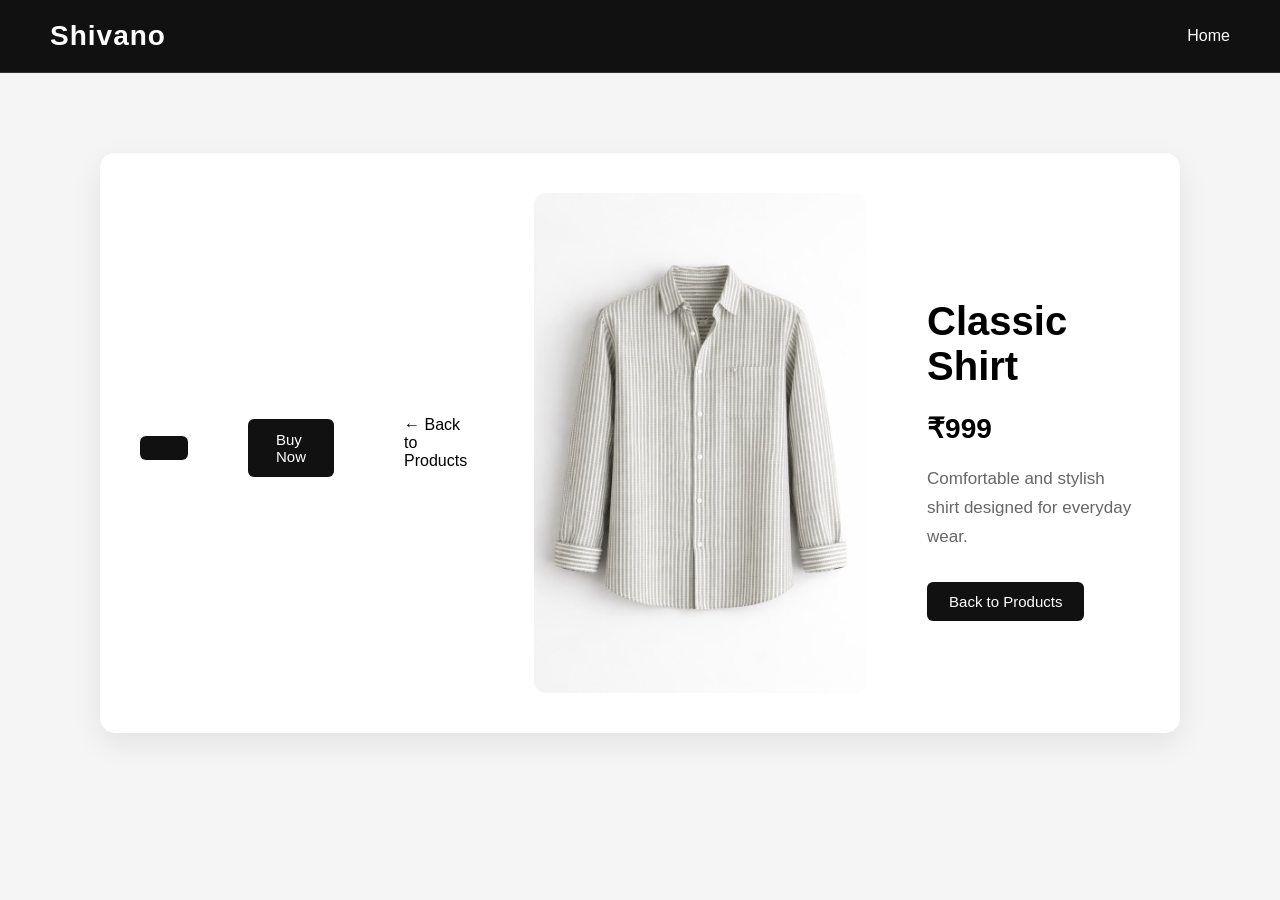
==== shirt.html @ 1bf9cc87 "Added Shivano website" ====
<!DOCTYPE html>
<html lang="en">
<head>
    <meta charset="UTF-8">
    <meta name="viewport" content="width=device-width, initial-scale=1.0">
    <title>Product | Shivano</title>
    <link rel="stylesheet" href="style.css">
</head>

<body>

    <!-- Navbar -->
    <nav>
        <a href="index.html" class="logo">Shivano</a>

        <div>
            <a href="index.html">Home</a>
        </div>
    </nav>

    <!-- Product Details -->
    <section class="product-details">
        <a href="index.html#products" class="back-btn">
            <a href="index.html#contact" class="buy-btn">
    Buy Now
</a>
    ← Back to Products
</a>

        <img src="images/shirt.jpg" alt="Classic Shirt">

        <div>
            <h1>Classic Shirt</h1>
            <h2>₹999</h2>

            <p>
                Comfortable and stylish shirt designed for
                everyday wear.
            </p>

            <a href="index.html" class="product-btn">
                Back to Products
            </a>
        </div>

    </section>

</body>
</html>
---- style.css ----
/* =========================
   BASIC
========================= */

html {
    scroll-behavior: smooth;
}

body {
    margin: 0;
    font-family: Arial, sans-serif;
    background-color: #f5f5f5;
}


/* =========================
   NAVBAR
========================= */

nav {
    display: flex;
    justify-content: space-between;
    align-items: center;
    padding: 20px 50px;
    background-color: #111;
    color: white;
    border-bottom: 1px solid #333;
    position: sticky;
    top: 0;
    z-index: 1000;
}

.logo {
    text-decoration: none;
    color: white;
    font-size: 28px;
    font-weight: bold;
    letter-spacing: 1px;
}

.logo:hover {
    color: #ff4d4d;
}

nav div {
    display: flex;
    align-items: center;
    gap: 25px;
}

nav a {
    text-decoration: none;
    color: white;
    font-size: 16px;
    transition: 0.3s ease;
}

nav a:hover {
    color: #ff4d4d;
}


/* =========================
   HERO
========================= */

.hero {
    text-align: center;
    padding: 140px 20px;
    background: linear-gradient(135deg, #f5f5f5, #ffffff);
}

.hero h1 {
    font-size: 52px;
    margin-bottom: 15px;
    letter-spacing: 1px;
}

.hero p {
    font-size: 18px;
    color: #555;
    margin-bottom: 30px;
}

.hero-btn {
    display: inline-block;
    text-decoration: none;
    background-color: #111;
    color: white;
    padding: 14px 28px;
    border-radius: 6px;
    transition: 0.3s ease;
}

.hero-btn:hover {
    background-color: #ff4d4d;
    transform: translateY(-2px);
}


/* =========================
   PRODUCTS SECTION
========================= */

.products {
    padding: 80px 50px;
    text-align: center;
    background-color: white;
}

.products h2 {
    font-size: 36px;
    margin-bottom: 10px;
}

.products-intro {
    color: #666;
    margin-bottom: 30px;
}


/* =========================
   SEARCH
========================= */

#productSearch {
    width: 100%;
    max-width: 450px;
    padding: 14px 18px;
    margin-bottom: 15px;
    border: 1px solid #ddd;
    border-radius: 8px;
    font-size: 16px;
    outline: none;
    box-sizing: border-box;
    transition: 0.3s ease;
}

#productSearch:focus {
    border-color: #111;
    box-shadow: 0 0 0 3px rgba(0, 0, 0, 0.08);
}


/* =========================
   CATEGORY FILTER
========================= */

#categoryFilter {
    display: block;
    width: 100%;
    max-width: 450px;
    margin: 0 auto 20px;
    padding: 12px 16px;
    border: 1px solid #ddd;
    border-radius: 8px;
    background-color: white;
    font-size: 15px;
    cursor: pointer;
    box-sizing: border-box;
}


/* =========================
   SORT
========================= */

#sortProducts {
    display: block;
    margin: 0 auto 40px;
    padding: 12px 16px;
    border: 1px solid #ddd;
    border-radius: 8px;
    background-color: white;
    font-size: 15px;
    cursor: pointer;
}


/* =========================
   NO RESULTS
========================= */

#noResults {
    display: none;
    color: #666;
    font-size: 17px;
    margin-bottom: 30px;
}


/* =========================
   PRODUCT CONTAINER
========================= */

.product-container {
    display: flex;
    justify-content: center;
    gap: 30px;
    flex-wrap: wrap;
}


/* =========================
   PRODUCT CARD
========================= */

.product-card {
    width: 280px;
    background-color: #fff;
    padding: 20px;
    border-radius: 12px;
    box-shadow: 0 5px 20px rgba(0, 0, 0, 0.08);
    transition: transform 0.3s ease, box-shadow 0.3s ease;
    animation: cardAppear 0.7s ease forwards;

    display: flex;
    flex-direction: column;
}

.product-card:hover {
    transform: translateY(-10px);
    box-shadow: 0 15px 35px rgba(0, 0, 0, 0.15);
}

.product-card img {
    width: 100%;
    height: 250px;
    object-fit: cover;
    border-radius: 8px;
    transition: transform 0.4s ease;
}

.product-card:hover img {
    transform: scale(1.05);
}

.product-card h3 {
    font-size: 22px;
    margin: 18px 0 10px;
}

.product-card p {
    color: #666;
    line-height: 1.5;
}

.product-card h4 {
    font-size: 21px;
    margin-top: 18px;
    margin-bottom: 5px;
}


/* =========================
   PRODUCT CATEGORY BADGE
========================= */

.product-category {
    display: inline-block;
    margin-top: 15px;
    padding: 6px 12px;
    background-color: #f1f1f1;
    color: #555;
    border-radius: 20px;
    font-size: 13px;
    font-weight: bold;
}


/* =========================
   PRODUCT CARD ANIMATION
========================= */

@keyframes cardAppear {

    from {
        opacity: 0;
        transform: translateY(20px);
    }

    to {
        opacity: 1;
        transform: translateY(0);
    }

}

.product-card:nth-child(1) {
    animation-delay: 0.1s;
}

.product-card:nth-child(2) {
    animation-delay: 0.2s;
}

.product-card:nth-child(3) {
    animation-delay: 0.3s;
}


/* =========================
   PRODUCT BUTTON
========================= */

.product-btn {
    display: inline-block;
    margin-top: auto;
    padding: 11px 22px;
    background-color: #111;
    color: white;
    text-decoration: none;
    border-radius: 6px;
    font-size: 15px;
    transition: 0.3s ease;
    text-align: center;
}

.product-btn:hover {
    background-color: #ff4d4d;
    transform: translateY(-2px);
}


/* =========================
   PRODUCT DETAILS PAGE
========================= */

.product-details {
    max-width: 1000px;
    margin: 80px auto;
    padding: 40px;
    display: flex;
    align-items: center;
    gap: 60px;
    background-color: white;
    border-radius: 15px;
    box-shadow: 0 10px 30px rgba(0, 0, 0, 0.08);
}

.product-details img {
    width: 450px;
    height: 500px;
    object-fit: cover;
    border-radius: 12px;
}

.product-details h1 {
    font-size: 40px;
    margin-bottom: 15px;
}

.product-details h2 {
    font-size: 28px;
    margin-bottom: 20px;
}

.product-details p {
    color: #666;
    line-height: 1.7;
    font-size: 17px;
    margin-bottom: 30px;
}


/* =========================
   BUY BUTTON
========================= */

.buy-btn {
    display: inline-block;
    margin-top: 10px;
    margin-right: 10px;
    padding: 12px 28px;
    background-color: #111;
    color: white;
    text-decoration: none;
    border-radius: 6px;
    font-size: 15px;
    transition: 0.3s ease;
}

.buy-btn:hover {
    background-color: #ff4d4d;
    transform: translateY(-2px);
}


/* =========================
   BACK BUTTON
========================= */

.back-btn {
    display: inline-block;
    margin-top: 10px;
    padding: 12px 24px;
    background-color: #111;
    color: white;
    text-decoration: none;
    border-radius: 6px;
    font-size: 15px;
    transition: 0.3s ease;
}

.back-btn:hover {
    background-color: #ff4d4d;
    transform: translateY(-2px);
}


/* =========================
   ABOUT
========================= */

.about {
    padding: 80px 50px;
    text-align: center;
    background-color: #f5f5f5;
}

.about h2 {
    font-size: 36px;
    margin-bottom: 20px;
}

.about p {
    max-width: 700px;
    margin: auto;
    color: #555;
    line-height: 1.7;
    font-size: 18px;
}


/* =========================
   CONTACT
========================= */

.contact {
    padding: 80px 50px;
    text-align: center;
    background-color: #111;
    color: white;
}

.contact h2 {
    font-size: 36px;
    margin-bottom: 15px;
}

.contact p {
    color: #ccc;
    font-size: 17px;
    margin: 10px 0;
}

.contact a {
    display: inline-block;
    color: white;
    text-decoration: none;
    transition: 0.3s ease;
}

.contact a:hover {
    color: #ff4d4d;
    transform: translateY(-2px);
}


/* =========================
   SOCIAL LINK
========================= */

.contact .social-link {
    display: inline-block;
    margin-top: 10px;
    padding: 10px 18px;
    background-color: white;
    color: #111;
    border-radius: 6px;
    font-weight: bold;
    transition: 0.3s ease;
}

.contact .social-link:hover {
    background-color: #ff4d4d;
    color: white;
    transform: translateY(-2px);
}


/* =========================
   FOOTER
========================= */

footer {
    padding: 35px 20px;
    text-align: center;
    background-color: #000;
    color: white;
}

footer h3 {
    font-size: 24px;
    margin: 0 0 10px;
}

footer p {
    color: #aaa;
    margin: 8px 0;
    font-size: 14px;
}


/* =========================
   SCROLL TO TOP
========================= */

#topButton {
    position: fixed;
    bottom: 25px;
    right: 25px;
    width: 45px;
    height: 45px;
    border: none;
    border-radius: 50%;
    background-color: #111;
    color: white;
    font-size: 22px;
    cursor: pointer;
    display: none;
    z-index: 999;
    transition: 0.3s ease;
}

#topButton:hover {
    background-color: #ff4d4d;
    transform: translateY(-3px);
}


/* =========================
   MOBILE
========================= */

@media (max-width: 768px) {

    nav {
        flex-direction: column;
        padding: 20px;
        gap: 15px;
    }

    nav div {
        gap: 15px;
        flex-wrap: wrap;
        justify-content: center;
    }

    nav .logo {
        font-size: 24px;
    }

    nav div a {
        font-size: 14px;
    }

    .hero {
        padding: 80px 20px;
    }

    .hero h1 {
        font-size: 38px;
    }

    .hero p {
        font-size: 16px;
    }

    .products {
        padding: 60px 20px;
    }

    .products h2,
    .about h2,
    .contact h2 {
        font-size: 30px;
    }

    #productSearch {
        max-width: 100%;
    }

    #categoryFilter,
    #sortProducts {
        width: 100%;
        max-width: 450px;
    }

    .product-card {
        width: 100%;
        max-width: 320px;
        box-sizing: border-box;
    }

    .product-card img {
        height: 230px;
    }

    .about,
    .contact {
        padding: 60px 20px;
    }

    .product-details {
        margin: 30px 15px;
        padding: 20px;
        flex-direction: column;
        gap: 30px;
    }

    .product-details img {
        width: 100%;
        height: auto;
        max-height: 400px;
    }

    .product-details h1 {
        font-size: 28px;
    }

    .product-details h2 {
        font-size: 24px;
    }

    .product-details p {
        font-size: 16px;
    }

    .buy-btn,
    .back-btn {
        width: 100%;
        box-sizing: border-box;
        text-align: center;
        margin-right: 0;
    }

    .contact .social-link {
        margin-top: 5px;
    }

}
/* =========================
   NEW BADGE
========================= */

.new-badge {
    display: inline-block;
    align-self: flex-start;
    margin-top: 15px;
    padding: 5px 10px;
    background-color: #ff4d4d;
    color: white;
    border-radius: 5px;
    font-size: 12px;
    font-weight: bold;
    letter-spacing: 1px;
}
/* =========================
   MOBILE MENU BUTTON
========================= */

.menu-btn {
    display: none;
    background: none;
    border: none;
    color: white;
    font-size: 28px;
    cursor: pointer;
}


/* =========================
   MOBILE NAVBAR
========================= */

@media (max-width: 768px) {

    nav {
        position: sticky;
    }

    .menu-btn {
        display: block;
    }

    .nav-links {
        display: none;
        width: 100%;
        flex-direction: column;
        gap: 15px;
        text-align: center;
    }

    .nav-links.active {
        display: flex;
    }

}
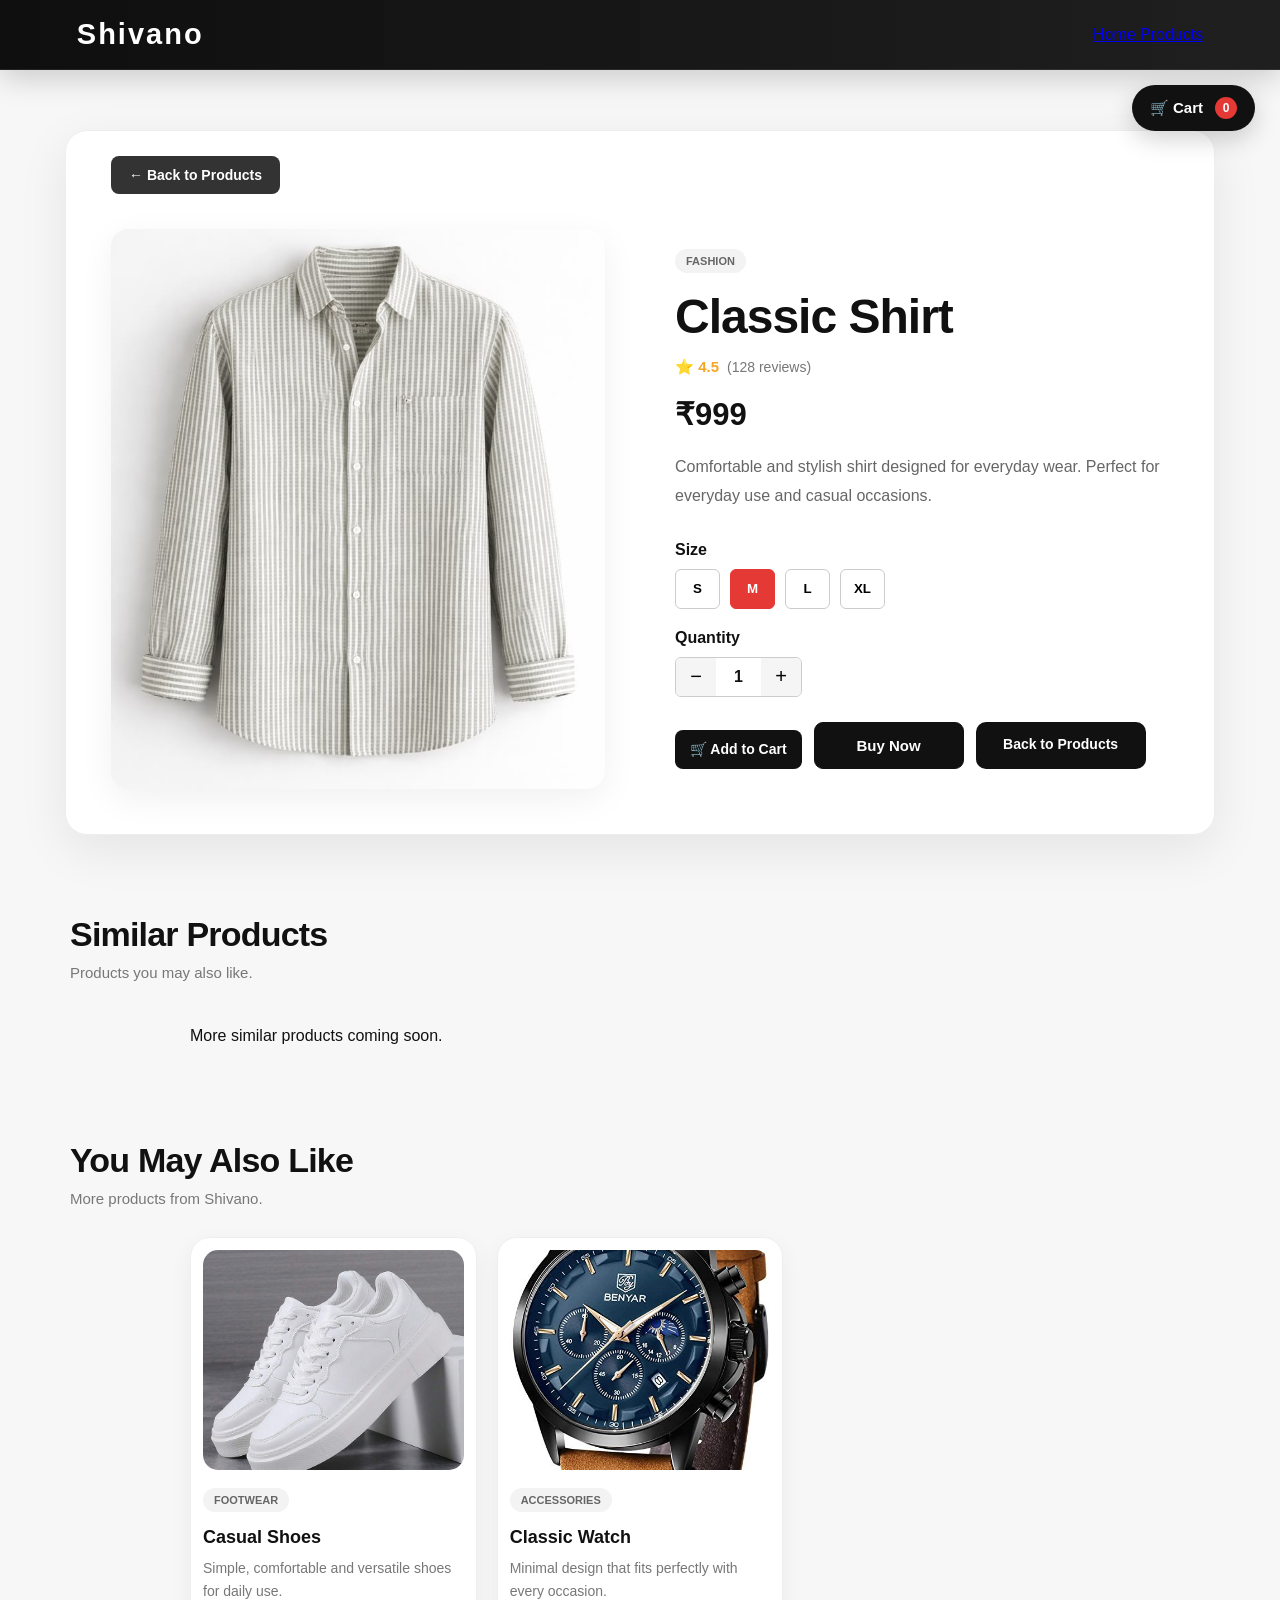
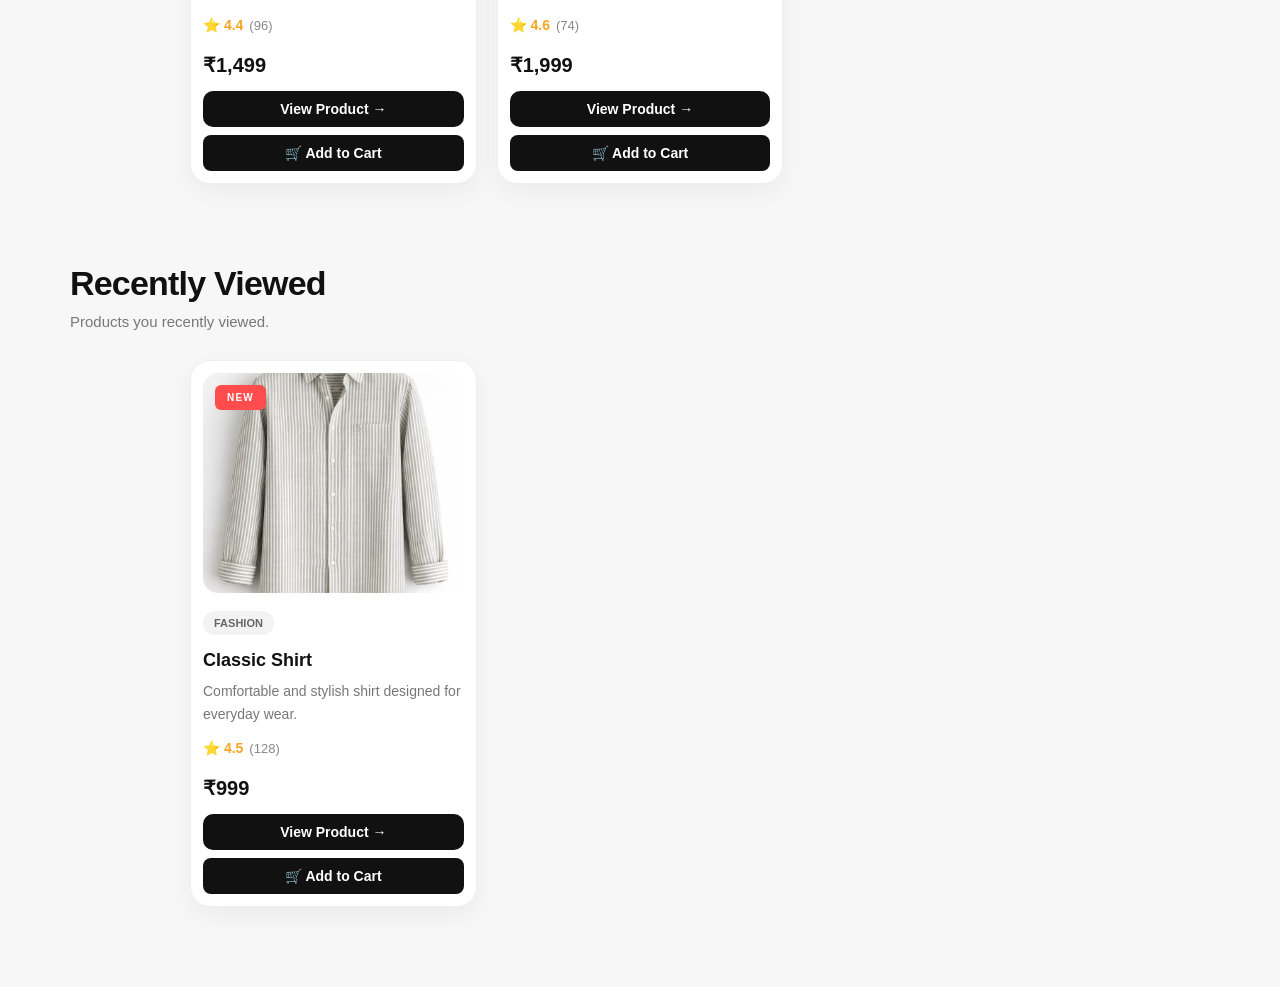
==== commit 8920b60b: "update website" ====
--- a/shirt.html
+++ b/shirt.html
@@ -1,49 +1,454 @@
-<!DOCTYPE html>
-<html lang="en">
-<head>
-    <meta charset="UTF-8">
-    <meta name="viewport" content="width=device-width, initial-scale=1.0">
-    <title>Product | Shivano</title>
-    <link rel="stylesheet" href="style.css">
-</head>
-
-<body>
-
-    <!-- Navbar -->
-    <nav>
-        <a href="index.html" class="logo">Shivano</a>
-
-        <div>
-            <a href="index.html">Home</a>
-        </div>
-    </nav>
-
-    <!-- Product Details -->
-    <section class="product-details">
-        <a href="index.html#products" class="back-btn">
-            <a href="index.html#contact" class="buy-btn">
-    Buy Now
-</a>
-    ← Back to Products
-</a>
-
-        <img src="images/shirt.jpg" alt="Classic Shirt">
-
-        <div>
-            <h1>Classic Shirt</h1>
-            <h2>₹999</h2>
-
-            <p>
-                Comfortable and stylish shirt designed for
-                everyday wear.
-            </p>
-
-            <a href="index.html" class="product-btn">
-                Back to Products
-            </a>
-        </div>
-
-    </section>
-
-</body>
-</html>+<!DOCTYPE html> 
+<html lang="en"> 
+ 
+<head> 
+ 
+    <meta charset="UTF-8"> 
+    <meta name="viewport" content="width=device-width, initial-scale=1.0"> 
+ 
+    <title>Classic Shirt | Shivano</title> 
+ 
+    <link rel="stylesheet" href="style.css"> 
+ 
+</head> 
+ 
+ 
+<body> 
+ 
+ 
+    <!-- ========================= 
+         NAVBAR 
+    ========================= --> 
+ 
+    <nav> 
+ 
+        <a href="index.html" class="logo"> 
+            Shivano 
+        </a> 
+ 
+        <div> 
+ 
+            <a href="index.html"> 
+                Home 
+            </a> 
+ 
+            <a href="index.html#products"> 
+                Products 
+            </a> 
+ 
+        </div> 
+ 
+    </nav> 
+ 
+ 
+ 
+    <!-- ========================= 
+         PRODUCT DETAILS 
+    ========================= --> 
+ 
+    <section class="product-details"> 
+ 
+        <a 
+            href="index.html#products" 
+            class="back-btn" 
+        > 
+            ← Back to Products 
+        </a> 
+ 
+ 
+        <div class="product-detail-content"> 
+ 
+ 
+            <!-- Product Image --> 
+ 
+            <div class="product-detail-image"> 
+ 
+                <img 
+                    src="images/shirt.jpg" 
+                    alt="Classic Shirt" 
+                > 
+ 
+            </div> 
+ 
+ 
+ 
+            <!-- Product Information --> 
+ 
+            <div class="product-detail-info"> 
+ 
+                <span class="product-category"> 
+                    Fashion 
+                </span> 
+ 
+ 
+                <h1> 
+                    Classic Shirt 
+                </h1> 
+ 
+ 
+                <div class="product-detail-rating"> 
+ 
+                    ⭐ 4.5 
+ 
+                    <span> 
+                        (128 reviews) 
+                    </span> 
+ 
+                </div> 
+ 
+ 
+                <h2> 
+                    ₹999 
+                </h2> 
+ 
+ 
+                <p> 
+                    Comfortable and stylish shirt 
+                    designed for everyday wear. 
+                    Perfect for everyday use and 
+                    casual occasions. 
+                </p> 
+ 
+ 
+ 
+                <!-- ========================= 
+                     SIZE 
+                ========================= --> 
+ 
+                <div class="product-option"> 
+ 
+                    <h3> 
+                        Size 
+                    </h3> 
+ 
+ 
+                    <div class="size-options"> 
+ 
+                        <button type="button"> 
+                            S 
+                        </button> 
+ 
+                        <button 
+                            type="button" 
+                            class="selected" 
+                        > 
+                            M 
+                        </button> 
+ 
+                        <button type="button"> 
+                            L 
+                        </button> 
+ 
+                        <button type="button"> 
+                            XL 
+                        </button> 
+ 
+                    </div> 
+ 
+                </div> 
+ 
+ 
+ 
+                <!-- ========================= 
+                     QUANTITY 
+                ========================= --> 
+ 
+                <div class="product-option"> 
+ 
+                    <h3> 
+                        Quantity 
+                    </h3> 
+ 
+ 
+                    <div class="quantity-control"> 
+ 
+                        <button 
+                            type="button" 
+                            id="minusBtn" 
+                        > 
+                            − 
+                        </button> 
+ 
+ 
+                        <span id="quantity"> 
+                            1 
+                        </span> 
+ 
+ 
+                        <button 
+                            type="button" 
+                            id="plusBtn" 
+                        > 
+                            + 
+                        </button> 
+ 
+                    </div> 
+ 
+                </div> 
+ 
+ 
+ 
+                <!-- ========================= 
+                     PRODUCT ACTIONS 
+                ========================= --> 
+ 
+                <div class="product-actions"> 
+ 
+ 
+                    <a 
+                        href="#" 
+                        class="buy-btn" 
+                        id="buyNowBtn" 
+                    > 
+                        Buy Now 
+                    </a> 
+ 
+ 
+                    <a 
+                        href="index.html#products" 
+                        class="product-btn" 
+                    > 
+                        Back to Products 
+                    </a> 
+ 
+ 
+                </div> 
+ 
+            </div> 
+ 
+        </div> 
+ 
+    </section> 
+ 
+ 
+ 
+    <!-- ========================= 
+         SIMILAR PRODUCTS 
+    ========================= --> 
+ 
+    <section class="similar-products"> 
+ 
+        <h2> 
+            Similar Products 
+        </h2> 
+ 
+        <p> 
+            Products you may also like. 
+        </p> 
+ 
+ 
+        <div 
+            class="product-container" 
+            id="similarProducts" 
+        > 
+        </div> 
+ 
+    </section> 
+ 
+ 
+ 
+    <!-- ========================= 
+         YOU MAY ALSO LIKE 
+    ========================= --> 
+ 
+    <section class="similar-products"> 
+ 
+        <h2> 
+            You May Also Like 
+        </h2> 
+ 
+        <p> 
+            More products from Shivano. 
+        </p> 
+ 
+ 
+        <div 
+            class="product-container" 
+            id="recommendedProducts" 
+        > 
+        </div> 
+ 
+    </section> 
+ 
+ 
+ 
+    <!-- ========================= 
+         BUY NOW POPUP 
+    ========================= --> 
+ 
+    <div 
+        class="buy-popup" 
+        id="buyPopup" 
+    > 
+ 
+        <div class="buy-popup-content"> 
+ 
+ 
+            <button 
+                class="buy-popup-close" 
+                id="closeBuyPopup" 
+            > 
+                × 
+            </button> 
+ 
+ 
+            <div class="buy-popup-icon"> 
+                ✓ 
+            </div> 
+ 
+ 
+            <h2> 
+                Ready to Buy? 
+            </h2> 
+ 
+ 
+            <p> 
+                Your Classic Shirt is ready. 
+            </p> 
+ 
+ 
+            <div class="buy-summary"> 
+ 
+ 
+                <div> 
+ 
+                    <span> 
+                        Size 
+                    </span> 
+ 
+                    <strong id="popupSize"> 
+                        M 
+                    </strong> 
+ 
+                </div> 
+ 
+ 
+                <div> 
+ 
+                    <span> 
+                        Quantity 
+                    </span> 
+ 
+                    <strong id="popupQuantity"> 
+                        1 
+                    </strong> 
+ 
+                </div> 
+ 
+ 
+                <div> 
+ 
+                    <span> 
+                        Total 
+                    </span> 
+ 
+                    <strong id="popupTotal"> 
+                        ₹999 
+                    </strong> 
+ 
+                </div> 
+ 
+ 
+            </div> 
+ 
+ 
+            <button 
+                type="button" 
+                class="confirm-buy-btn" 
+                id="confirmBuyBtn" 
+            > 
+                Continue 
+            </button> 
+ 
+ 
+        </div> 
+ 
+    </div> 
+ 
+ 
+ 
+    <!-- ========================= 
+         ORDER CONFIRMED POPUP 
+    ========================= --> 
+ 
+    <div 
+        class="order-popup" 
+        id="orderPopup" 
+    > 
+ 
+        <div class="order-popup-content"> 
+ 
+ 
+            <div class="order-success-icon"> 
+                ✓ 
+            </div> 
+ 
+ 
+            <h2> 
+                Order Confirmed! 
+            </h2> 
+ 
+ 
+            <p> 
+                Thank you for choosing Shivano. 
+            </p> 
+ 
+ 
+            <div class="order-message"> 
+ 
+                Your order has been successfully 
+                placed. 
+ 
+            </div> 
+ 
+ 
+            <button 
+                type="button" 
+                class="order-done-btn" 
+                id="orderDoneBtn" 
+            > 
+                Done 
+            </button> 
+ 
+ 
+        </div> 
+ 
+    </div> 
+ 
+ 
+ 
+    <!-- ========================= 
+         RECENTLY VIEWED 
+    ========================= --> 
+ 
+    <section class="similar-products"> 
+ 
+        <h2> 
+            Recently Viewed 
+        </h2> 
+ 
+        <p> 
+            Products you recently viewed. 
+        </p> 
+ 
+ 
+        <div 
+            class="product-container" 
+            id="recentlyViewed" 
+        > 
+        </div> 
+ 
+    </section> 
+ 
+ 
+ 
+    <!-- ========================= 
+         JAVASCRIPT 
+    ========================= --> 
+ 
+    <script src="script.js"></script> 
+ 
+ 
+</body> 
+ 
+</html>  
--- a/style.css
+++ b/style.css
@@ -1,590 +1,2135 @@
-/* =========================
-   BASIC
-========================= */
+.product-card {
+    background: #fff;
+    border: 1px solid #eee;
+    border-radius: 18px;
+    overflow: hidden;
+    box-shadow: 0 12px 35px rgba(0, 0, 0, 0.06);
+    transition:
+        transform 0.4s ease,
+        box-shadow 0.4s ease,
+        border-color 0.4s ease;
+    position: relative;
+    opacity: 0;
+    animation:
+        cardAppear 0.7s ease forwards;
+}
+
+.product-card:hover {
+    transform: translateY(-10px);
+    border-color: #ddd;
+    box-shadow:
+        0 25px 55px rgba(0, 0, 0, 0.14);
+}
+
+.product-image-wrapper {
+    position: relative;
+    overflow: hidden;
+    border-radius: 15px;
+    background: #f5f5f5;
+}
+
+.product-card img {
+    display: block;
+    width: 100%;
+    height: 310px;
+    object-fit: cover;
+    transition:
+        transform 0.7s ease;
+}
+
+.product-card:hover img {
+    transform: scale(1.08);
+}
 
 html {
     scroll-behavior: smooth;
+}
+
+* {
+    box-sizing: border-box;
 }
 
 body {
     margin: 0;
     font-family: Arial, sans-serif;
-    background-color: #f5f5f5;
-}
-
-
-/* =========================
-   NAVBAR
-========================= */
+    background: #f7f7f7;
+    color: #111;
+}
+
+img {
+    max-width: 100%;
+}
+
+button,
+input,
+select {
+    font-family: inherit;
+}
 
 nav {
     display: flex;
     justify-content: space-between;
     align-items: center;
-    padding: 20px 50px;
-    background-color: #111;
-    color: white;
-    border-bottom: 1px solid #333;
+    padding: 18px 6%;
+    background:
+        linear-gradient(
+            90deg,
+            rgba(10, 10, 10, 0.98),
+            rgba(22, 22, 22, 0.96)
+        );
+    color: white;
     position: sticky;
     top: 0;
     z-index: 1000;
+    border-bottom: 1px solid rgba(255, 255, 255, 0.08);
+    box-shadow:
+        0 8px 30px rgba(0, 0, 0, 0.18);
+    backdrop-filter: blur(14px);
 }
 
 .logo {
+    position: relative;
     text-decoration: none;
     color: white;
-    font-size: 28px;
+    font-size: 29px;
     font-weight: bold;
-    letter-spacing: 1px;
+    letter-spacing: 2px;
+    transition:
+        color 0.3s ease,
+        transform 0.3s ease,
+        text-shadow 0.3s ease;
 }
 
 .logo:hover {
     color: #ff4d4d;
-}
-
-nav div {
-    display: flex;
-    align-items: center;
-    gap: 25px;
-}
-
-nav a {
+    transform: translateY(-2px);
+    text-shadow:
+        0 0 18px rgba(255, 77, 77, 0.35);
+}
+
+.logo::after {
+    content: "";
+    position: absolute;
+    left: 50%;
+    bottom: -7px;
+    width: 0;
+    height: 2px;
+    background: #ff4d4d;
+    transform: translateX(-50%);
+    border-radius: 10px;
+    transition: width 0.35s ease;
+}
+
+.logo:hover::after {
+    width: 100%;
+}
+
+.nav-links {
+    display: flex;
+    align-items: center;
+    gap: 35px;
+}
+
+.nav-links a {
+    position: relative;
+    padding: 8px 0;
     text-decoration: none;
-    color: white;
-    font-size: 16px;
-    transition: 0.3s ease;
-}
-
-nav a:hover {
+    color: #aaa;
+    font-size: 15px;
+    font-weight: 500;
+    transition:
+        color 0.3s ease,
+        transform 0.3s ease;
+}
+
+.nav-links a:hover {
+    color: white;
+    transform: translateY(-2px);
+}
+
+.nav-links a::after {
+    content: "";
+    position: absolute;
+    left: 50%;
+    bottom: 0;
+    width: 0;
+    height: 2px;
+    background:
+        linear-gradient(
+            90deg,
+            #ff4d4d,
+            #ff7777
+        );
+    border-radius: 10px;
+    transform: translateX(-50%);
+    transition: width 0.3s ease;
+}
+
+.nav-links a:hover::after {
+    width: 100%;
+}
+
+.menu-btn {
+    display: none;
+    width: 42px;
+    height: 42px;
+    background:
+        rgba(255, 255, 255, 0.05);
+    border: 1px solid rgba(255, 255, 255, 0.12);
+    border-radius: 10px;
+    color: white;
+    font-size: 23px;
+    cursor: pointer;
+    transition:
+        background 0.3s ease,
+        transform 0.3s ease;
+}
+
+.menu-btn:hover {
+    background: rgba(255, 77, 77, 0.2);
+    transform: scale(1.04);
+}
+
+.hero {
+    min-height: 650px;
+    padding: 80px 6%;
+    display: grid;
+    grid-template-columns:
+        1fr 1fr;
+    align-items: center;
+    gap: 70px;
+    position: relative;
+    overflow: hidden;
+    background:
+        radial-gradient(
+            circle at top right,
+            rgba(255, 77, 77, 0.14),
+            transparent 35%
+        ),
+        radial-gradient(
+            circle at bottom left,
+            rgba(0, 0, 0, 0.05),
+            transparent 35%
+        ),
+        linear-gradient(
+            135deg,
+            #f4f4f4,
+            #ffffff
+        );
+}
+
+.hero-content {
+    max-width: 650px;
+}
+
+.hero-label {
+    margin: 0 0 20px;
     color: #ff4d4d;
-}
-
-
-/* =========================
-   HERO
-========================= */
-
-.hero {
-    text-align: center;
-    padding: 140px 20px;
-    background: linear-gradient(135deg, #f5f5f5, #ffffff);
+    font-size: 13px;
+    font-weight: bold;
+    letter-spacing: 4px;
 }
 
 .hero h1 {
-    font-size: 52px;
-    margin-bottom: 15px;
-    letter-spacing: 1px;
-}
-
-.hero p {
+    margin: 0 0 22px;
+    font-size: clamp(45px, 5vw, 72px);
+    line-height: 1.05;
+    letter-spacing: -2px;
+}
+
+.hero-description {
+    max-width: 580px;
+    margin: 0 0 32px;
+    color: #666;
     font-size: 18px;
-    color: #555;
-    margin-bottom: 30px;
+    line-height: 1.7;
+}
+
+.hero-buttons {
+    display: flex;
+    gap: 14px;
+    flex-wrap: wrap;
 }
 
 .hero-btn {
     display: inline-block;
+    padding: 15px 28px;
+    background: #111;
+    color: white;
     text-decoration: none;
-    background-color: #111;
-    color: white;
-    padding: 14px 28px;
-    border-radius: 6px;
-    transition: 0.3s ease;
+    border-radius: 8px;
+    font-size: 15px;
+    font-weight: bold;
+    transition:
+        background 0.3s ease,
+        color 0.3s ease,
+        transform 0.3s ease,
+        box-shadow 0.3s ease;
 }
 
 .hero-btn:hover {
-    background-color: #ff4d4d;
-    transform: translateY(-2px);
-}
-
-
-/* =========================
-   PRODUCTS SECTION
-========================= */
+    background: #ff4d4d;
+    transform: translateY(-4px);
+    box-shadow:
+        0 12px 25px rgba(255, 77, 77, 0.25);
+}
+
+.hero-btn-outline {
+    background: transparent;
+    color: #111;
+    border: 1px solid #111;
+}
+
+.hero-btn-outline:hover {
+    color: white;
+    border-color: #ff4d4d;
+}
+
+.hero-features {
+    display: flex;
+    gap: 24px;
+    flex-wrap: wrap;
+    margin-top: 38px;
+    color: #777;
+    font-size: 13px;
+}
+
+.hero-slider {
+    width: 100%;
+    max-width: 520px;
+    margin-left: auto;
+}
+
+.slider-window {
+    position: relative;
+    width: 100%;
+    aspect-ratio: 4 / 5;
+    overflow: hidden;
+    border-radius: 24px;
+    background: #eee;
+    box-shadow:
+        0 25px 60px rgba(0, 0, 0, 0.16);
+}
+
+.hero-slide {
+    position: absolute;
+    inset: 0;
+    opacity: 0;
+    transform: scale(1.04);
+    transition:
+        opacity 0.7s ease,
+        transform 0.9s ease;
+    pointer-events: none;
+}
+
+.hero-slide.active {
+    opacity: 1;
+    transform: scale(1);
+    pointer-events: auto;
+}
+
+.hero-slide img {
+    width: 100%;
+    height: 100%;
+    display: block;
+    object-fit: cover;
+}
+
+.slide-info {
+    position: absolute;
+    left: 22px;
+    right: 22px;
+    bottom: 22px;
+    padding: 18px 20px;
+    background:
+        rgba(0, 0, 0, 0.62);
+    color: white;
+    border-radius: 14px;
+    backdrop-filter: blur(10px);
+}
+
+.slide-info span {
+    font-size: 10px;
+    font-weight: bold;
+    letter-spacing: 2px;
+    color: #ff7777;
+}
+
+.slide-info h3 {
+    margin: 6px 0 0;
+    font-size: 22px;
+}
+
+.slider-btn {
+    position: absolute;
+    top: 50%;
+    width: 46px;
+    height: 46px;
+    border: none;
+    border-radius: 50%;
+    background:
+        rgba(255, 255, 255, 0.9);
+    color: #111;
+    font-size: 20px;
+    cursor: pointer;
+    display: flex;
+    align-items: center;
+    justify-content: center;
+    transform: translateY(-50%);
+    box-shadow:
+        0 8px 20px rgba(0, 0, 0, 0.18);
+    transition:
+        background 0.3s ease,
+        color 0.3s ease,
+        transform 0.3s ease;
+}
+
+.slider-btn:hover {
+    background: #ff4d4d;
+    color: white;
+    transform:
+        translateY(-50%)
+        scale(1.08);
+}
+
+.slider-prev {
+    left: 18px;
+}
+
+.slider-next {
+    right: 18px;
+}
+
+.slider-dots {
+    display: flex;
+    justify-content: center;
+    gap: 8px;
+    margin-top: 18px;
+}
+
+.slider-dot {
+    width: 9px;
+    height: 9px;
+    padding: 0;
+    border: none;
+    border-radius: 50%;
+    background: #ccc;
+    cursor: pointer;
+    transition:
+        width 0.3s ease,
+        background 0.3s ease;
+}
+
+.slider-dot.active {
+    width: 28px;
+    border-radius: 10px;
+    background: #ff4d4d;
+}
 
 .products {
-    padding: 80px 50px;
+    padding: 110px 6%;
     text-align: center;
-    background-color: white;
+    background: #fff;
 }
 
 .products h2 {
-    font-size: 36px;
-    margin-bottom: 10px;
+    margin: 0 0 12px;
+    font-size: 44px;
+    letter-spacing: -1.5px;
 }
 
 .products-intro {
-    color: #666;
-    margin-bottom: 30px;
-}
-
-
-/* =========================
-   SEARCH
-========================= */
+    margin: 0 auto 40px;
+    color: #777;
+    font-size: 17px;
+    line-height: 1.6;
+}
 
 #productSearch {
     width: 100%;
-    max-width: 450px;
-    padding: 14px 18px;
-    margin-bottom: 15px;
+    max-width: 520px;
+    padding: 16px 20px;
+    margin-bottom: 18px;
     border: 1px solid #ddd;
-    border-radius: 8px;
-    font-size: 16px;
+    border-radius: 12px;
+    background: #fafafa;
+    color: #111;
+    font-size: 15px;
     outline: none;
-    box-sizing: border-box;
-    transition: 0.3s ease;
+    transition:
+        border 0.3s ease,
+        box-shadow 0.3s ease;
 }
 
 #productSearch:focus {
+    background: white;
     border-color: #111;
-    box-shadow: 0 0 0 3px rgba(0, 0, 0, 0.08);
-}
-
-
-/* =========================
-   CATEGORY FILTER
-========================= */
-
-#categoryFilter {
+    box-shadow:
+        0 0 0 4px rgba(0, 0, 0, 0.05);
+}
+
+#categoryFilter,
+#sortProducts {
+    padding: 13px 18px;
+    margin: 0 5px 50px;
+    border: 1px solid #ddd;
+    border-radius: 10px;
+    background: white;
+    color: #333;
+    font-size: 14px;
+    cursor: pointer;
+    outline: none;
+    transition:
+        border 0.3s ease,
+        box-shadow 0.3s ease;
+}
+
+#categoryFilter:focus,
+#sortProducts:focus {
+    border-color: #111;
+    box-shadow:
+        0 0 0 4px rgba(0, 0, 0, 0.04);
+}
+
+#noResults {
+    display: none;
+    margin: 10px 0 35px;
+    color: #777;
+}
+
+.product-container {
+    max-width: 1200px;
+    margin: auto;
+    display: grid;
+    grid-template-columns:
+        repeat(3, minmax(0, 1fr));
+    gap: 30px;
+}
+
+.product-card {
+    position: relative;
+    display: flex;
+    flex-direction: column;
+    overflow: hidden;
+    padding: 14px;
+    background: #fff;
+    border: 1px solid #eee;
+    border-radius: 20px;
+    text-align: left;
+    box-shadow:
+        0 8px 25px rgba(0, 0, 0, 0.05);
+    opacity: 0;
+}
+
+.new-badge {
+    position: absolute;
+    top: 12px;
+    left: 12px;
+    z-index: 3;
+    padding: 7px 12px;
+    background: #ff4d4d;
+    color: white;
+    border-radius: 6px;
+    font-size: 10px;
+    font-weight: bold;
+    letter-spacing: 1.2px;
+}
+
+.product-category {
+    display: inline-block;
+    align-self: flex-start;
+    margin-top: 18px;
+    padding: 6px 11px;
+    background: #f3f3f3;
+    color: #666;
+    border-radius: 20px;
+    font-size: 11px;
+    font-weight: bold;
+    text-transform: uppercase;
+}
+
+.product-card h3 {
+    margin: 14px 0 8px;
+    font-size: 22px;
+    line-height: 1.25;
+}
+
+.product-card p {
+    margin: 0;
+    color: #777;
+    font-size: 14px;
+    line-height: 1.7;
+}
+
+.product-card h4 {
+    margin: 20px 0 14px;
+    font-size: 23px;
+}
+
+.product-rating {
+    display: flex;
+    align-items: center;
+    gap: 6px;
+    margin-top: 13px;
+    color: #f5a623;
+    font-size: 14px;
+    font-weight: bold;
+}
+
+.product-rating span {
+    color: #888;
+    font-size: 13px;
+    font-weight: normal;
+}
+
+.product-btn {
     display: block;
     width: 100%;
-    max-width: 450px;
-    margin: 0 auto 20px;
-    padding: 12px 16px;
-    border: 1px solid #ddd;
+    margin-top: auto;
+    padding: 14px 20px;
+    background: #111;
+    color: white;
+    text-decoration: none;
+    text-align: center;
+    border-radius: 10px;
+    font-size: 14px;
+    font-weight: bold;
+    transition:
+        background 0.3s ease,
+        transform 0.3s ease,
+        box-shadow 0.3s ease;
+}
+
+.product-btn:hover {
+    background: #ff4d4d;
+    transform: translateY(-3px);
+    box-shadow:
+        0 10px 22px rgba(255, 77, 77, 0.20);
+}
+
+@keyframes cardAppear {
+    from {
+        opacity: 0;
+        transform:
+            translateY(25px);
+    }
+    to {
+        opacity: 1;
+        transform:
+            translateY(0);
+    }
+}
+
+.product-card:nth-child(1) {
+    animation-delay: 0.1s;
+}
+
+.product-card:nth-child(2) {
+    animation-delay: 0.2s;
+}
+
+.product-card:nth-child(3) {
+    animation-delay: 0.3s;
+}
+
+.product-details {
+    max-width: 1150px;
+    margin: 60px auto;
+    padding: 25px 45px 45px;
+    background: white;
+    border: 1px solid #eee;
+    border-radius: 22px;
+    box-shadow:
+        0 15px 50px rgba(0, 0, 0, 0.08);
+}
+
+.back-btn {
+    display: inline-flex;
+    align-items: center;
+    gap: 7px;
+    margin-bottom: 35px;
+    padding: 11px 18px;
+    background: #333;
+    color: white;
+    text-decoration: none;
     border-radius: 8px;
-    background-color: white;
+    font-size: 14px;
+    font-weight: 600;
+    transition:
+        background 0.3s ease,
+        transform 0.3s ease;
+}
+
+.back-btn:hover {
+    background: #e53935;
+    color: white;
+    transform: translateX(-3px);
+}
+
+.product-detail-content {
+    display: grid;
+    grid-template-columns:
+        minmax(0, 1fr)
+        minmax(0, 1fr);
+    align-items: center;
+    gap: 70px;
+}
+
+.product-detail-image {
+    width: 100%;
+    overflow: hidden;
+    background: #f5f5f5;
+    border-radius: 18px;
+    box-shadow:
+        0 10px 35px rgba(0, 0, 0, 0.06);
+}
+
+.product-detail-image img {
+    display: block;
+    width: 100%;
+    height: 560px;
+    object-fit: cover;
+    transition:
+        transform 0.6s ease;
+}
+
+.product-detail-image:hover img {
+    transform: scale(1.025);
+}
+
+.product-detail-info {
+    padding: 10px 0;
+}
+
+.product-detail-info .product-category {
+    margin-top: 0;
+    margin-bottom: 18px;
+}
+
+.product-detail-info h1 {
+    margin: 0 0 14px;
+    font-size: clamp(34px, 4vw, 48px);
+    line-height: 1.1;
+    letter-spacing: -1px;
+}
+
+.product-detail-info h2 {
+    margin: 20px 0;
+    font-size: 31px;
+}
+
+.product-detail-info p {
+    max-width: 520px;
+    margin: 0 0 30px;
+    color: #666;
+    font-size: 16px;
+    line-height: 1.8;
+}
+
+.product-detail-rating {
+    display: flex;
+    align-items: center;
+    gap: 8px;
+    margin: 10px 0;
+    color: #f5a623;
     font-size: 15px;
+    font-weight: bold;
+}
+
+.product-detail-rating span {
+    color: #777;
+    font-size: 14px;
+    font-weight: normal;
+}
+
+.product-option {
+    margin: 20px 0;
+}
+
+.product-option h3 {
+    margin-bottom: 10px;
+    font-size: 16px;
+}
+
+.size-options {
+    display: flex;
+    gap: 10px;
+}
+
+.size-options button {
+    width: 45px;
+    height: 40px;
+    border: 1px solid #ccc;
+    background: white;
+    border-radius: 6px;
     cursor: pointer;
-    box-sizing: border-box;
-}
-
-
-/* =========================
-   SORT
-========================= */
-
-#sortProducts {
-    display: block;
-    margin: 0 auto 40px;
-    padding: 12px 16px;
-    border: 1px solid #ddd;
-    border-radius: 8px;
-    background-color: white;
+    font-weight: 600;
+    transition:
+        all 0.3s ease;
+}
+
+.size-options button:hover {
+    border-color: #e53935;
+    color: #e53935;
+}
+
+.size-options button.selected {
+    background: #e53935;
+    color: white;
+    border-color: #e53935;
+}
+
+.quantity-control {
+    display: flex;
+    align-items: center;
+    width: fit-content;
+    border: 1px solid #ccc;
+    border-radius: 6px;
+    overflow: hidden;
+}
+
+.quantity-control button {
+    width: 40px;
+    height: 38px;
+    border: none;
+    background: #f5f5f5;
+    font-size: 20px;
+    cursor: pointer;
+    transition: 0.2s ease;
+}
+
+.quantity-control button:hover {
+    background: #e53935;
+    color: white;
+}
+
+.quantity-control span {
+    width: 45px;
+    text-align: center;
+    font-weight: 600;
+}
+
+.product-actions {
+    display: flex;
+    gap: 12px;
+    flex-wrap: wrap;
+    margin-top: 25px;
+}
+
+.buy-btn {
+    display: inline-flex;
+    align-items: center;
+    justify-content: center;
+    min-width: 150px;
+    padding: 14px 28px;
+    background: #111;
+    color: white;
+    text-decoration: none;
+    border: 1px solid #111;
+    border-radius: 9px;
     font-size: 15px;
-    cursor: pointer;
-}
-
-
-/* =========================
-   NO RESULTS
-========================= */
-
-#noResults {
-    display: none;
-    color: #666;
-    font-size: 17px;
-    margin-bottom: 30px;
-}
-
-
-/* =========================
-   PRODUCT CONTAINER
-========================= */
-
-.product-container {
-    display: flex;
-    justify-content: center;
-    gap: 30px;
-    flex-wrap: wrap;
-}
-
-
-/* =========================
-   PRODUCT CARD
-========================= */
-
-.product-card {
-    width: 280px;
-    background-color: #fff;
-    padding: 20px;
-    border-radius: 12px;
-    box-shadow: 0 5px 20px rgba(0, 0, 0, 0.08);
-    transition: transform 0.3s ease, box-shadow 0.3s ease;
-    animation: cardAppear 0.7s ease forwards;
-
-    display: flex;
-    flex-direction: column;
-}
-
-.product-card:hover {
-    transform: translateY(-10px);
-    box-shadow: 0 15px 35px rgba(0, 0, 0, 0.15);
-}
-
-.product-card img {
-    width: 100%;
-    height: 250px;
-    object-fit: cover;
-    border-radius: 8px;
-    transition: transform 0.4s ease;
-}
-
-.product-card:hover img {
-    transform: scale(1.05);
-}
-
-.product-card h3 {
-    font-size: 22px;
-    margin: 18px 0 10px;
-}
-
-.product-card p {
-    color: #666;
-    line-height: 1.5;
-}
-
-.product-card h4 {
-    font-size: 21px;
-    margin-top: 18px;
-    margin-bottom: 5px;
-}
-
-
-/* =========================
-   PRODUCT CATEGORY BADGE
-========================= */
-
-.product-category {
-    display: inline-block;
-    margin-top: 15px;
-    padding: 6px 12px;
-    background-color: #f1f1f1;
-    color: #555;
-    border-radius: 20px;
+    font-weight: bold;
+    transition:
+        background 0.3s ease,
+        color 0.3s ease,
+        transform 0.3s ease,
+        box-shadow 0.3s ease;
+}
+
+.buy-btn:hover {
+    background: #ff4d4d;
+    border-color: #ff4d4d;
+    transform: translateY(-3px);
+    box-shadow:
+        0 10px 22px rgba(255, 77, 77, 0.22);
+}
+
+.product-actions .product-btn {
+    width: auto;
+    min-width: 170px;
+    margin-top: 0;
+    padding: 14px 24px;
+}
+
+.similar-products {
+    max-width: 1200px;
+    margin: 80px auto;
+    padding: 0 30px;
+}
+
+.similar-products h2 {
+    margin: 0 0 10px;
+    font-size: 34px;
+    letter-spacing: -0.8px;
+}
+
+.similar-products > p {
+    margin: 0 0 30px;
+    color: #777;
+    font-size: 15px;
+}
+
+.similar-products .product-container {
+    max-width: 900px;
+    margin: 30px auto 0;
+    grid-template-columns:
+        repeat(3, minmax(0, 1fr));
+    gap: 20px;
+}
+
+.similar-products .product-card {
+    padding: 12px;
+}
+
+.similar-products .product-card img {
+    height: 220px;
+}
+
+.similar-products .product-card h3 {
+    font-size: 18px;
+}
+
+.similar-products .product-card p {
+    font-size: 14px;
+}
+
+.similar-products .product-card h4 {
+    font-size: 20px;
+}
+
+.similar-products .product-btn {
+    padding: 10px 16px;
+    font-size: 14px;
+}
+
+.about {
+    padding: 110px 20px;
+    text-align: center;
+    background:
+        linear-gradient(
+            135deg,
+            #f4f4f4,
+            #fff
+        );
+}
+
+.about-content {
+    max-width: 900px;
+    margin: auto;
+}
+
+.section-label {
+    margin: 0 0 15px;
+    color: #ff4d4d;
     font-size: 13px;
     font-weight: bold;
-}
-
-
-/* =========================
-   PRODUCT CARD ANIMATION
-========================= */
-
-@keyframes cardAppear {
-
-    from {
-        opacity: 0;
-        transform: translateY(20px);
-    }
-
-    to {
-        opacity: 1;
-        transform: translateY(0);
-    }
-
-}
-
-.product-card:nth-child(1) {
-    animation-delay: 0.1s;
-}
-
-.product-card:nth-child(2) {
-    animation-delay: 0.2s;
-}
-
-.product-card:nth-child(3) {
-    animation-delay: 0.3s;
-}
-
-
-/* =========================
-   PRODUCT BUTTON
-========================= */
-
-.product-btn {
+    letter-spacing: 3px;
+}
+
+.about h2 {
+    margin: 0 0 25px;
+    font-size: 48px;
+    line-height: 1.15;
+}
+
+.about-description {
+    max-width: 700px;
+    margin: 0 auto;
+    color: #666;
+    line-height: 1.8;
+    font-size: 18px;
+}
+
+.about-features {
+    display: grid;
+    grid-template-columns:
+        repeat(3, 1fr);
+    gap: 25px;
+    margin-top: 60px;
+}
+
+.about-feature {
+    padding: 35px 25px;
+    background: white;
+    border: 1px solid #eee;
+    border-radius: 18px;
+    box-shadow:
+        0 8px 25px rgba(0, 0, 0, 0.05);
+    transition:
+        transform 0.4s ease,
+        box-shadow 0.4s ease;
+}
+
+.about-feature:hover {
+    transform: translateY(-9px);
+    box-shadow:
+        0 20px 40px rgba(0, 0, 0, 0.10);
+}
+
+.feature-icon {
+    width: 52px;
+    height: 52px;
+    margin: 0 auto 20px;
+    display: flex;
+    align-items: center;
+    justify-content: center;
+    background: #111;
+    color: white;
+    border-radius: 50%;
+    font-size: 21px;
+}
+
+.about-feature:hover .feature-icon {
+    background: #ff4d4d;
+}
+
+.about-feature h3 {
+    margin: 0 0 10px;
+    font-size: 20px;
+}
+
+.about-feature p {
+    margin: 0;
+    color: #777;
+    font-size: 14px;
+    line-height: 1.7;
+}
+
+.contact {
+    padding: 110px 20px;
+    text-align: center;
+    background:
+        radial-gradient(
+            circle at top left,
+            rgba(255, 77, 77, 0.08),
+            transparent 35%
+        ),
+        #111;
+    color: white;
+}
+
+.contact-content {
+    max-width: 1000px;
+    margin: auto;
+}
+
+.contact h2 {
+    margin: 0 0 18px;
+    font-size: 48px;
+}
+
+.contact-intro {
+    max-width: 600px;
+    margin: 0 auto;
+    color: #aaa;
+    font-size: 17px;
+    line-height: 1.7;
+}
+
+.contact-cards {
+    display: grid;
+    grid-template-columns:
+        repeat(3, 1fr);
+    gap: 22px;
+    margin-top: 55px;
+}
+
+.contact-card {
+    display: flex;
+    align-items: center;
+    gap: 17px;
+    padding: 26px;
+    background:
+        rgba(255, 255, 255, 0.04);
+    border: 1px solid #292929;
+    border-radius: 16px;
+    color: white;
+    text-decoration: none;
+    text-align: left;
+    transition:
+        transform 0.4s ease,
+        background 0.4s ease;
+}
+
+.contact-card:hover {
+    transform: translateY(-8px);
+    background: #1c1c1c;
+}
+
+.contact-icon {
+    width: 52px;
+    height: 52px;
+    flex-shrink: 0;
+    display: flex;
+    align-items: center;
+    justify-content: center;
+    background: #ff4d4d;
+    color: white;
+    border-radius: 50%;
+    font-size: 21px;
+}
+
+.contact-card span {
+    display: block;
+    margin-bottom: 6px;
+    color: #888;
+    font-size: 11px;
+    text-transform: uppercase;
+    letter-spacing: 1.2px;
+}
+
+.contact-card strong {
+    display: block;
+    color: white;
+    font-size: 14px;
+    line-height: 1.5;
+    word-break: break-word;
+}
+
+footer {
+    padding: 80px 6% 25px;
+    background: #050505;
+    color: white;
+}
+
+.footer-content {
+    max-width: 1200px;
+    margin: auto;
+    display: grid;
+    grid-template-columns:
+        1.5fr 1fr 1.3fr;
+    gap: 60px;
+    padding-bottom: 60px;
+}
+
+.footer-logo {
     display: inline-block;
-    margin-top: auto;
-    padding: 11px 22px;
-    background-color: #111;
+    margin-bottom: 16px;
     color: white;
     text-decoration: none;
-    border-radius: 6px;
-    font-size: 15px;
-    transition: 0.3s ease;
-    text-align: center;
-}
-
-.product-btn:hover {
-    background-color: #ff4d4d;
-    transform: translateY(-2px);
-}
-
-
-/* =========================
-   PRODUCT DETAILS PAGE
-========================= */
-
-.product-details {
-    max-width: 1000px;
-    margin: 80px auto;
-    padding: 40px;
-    display: flex;
-    align-items: center;
-    gap: 60px;
-    background-color: white;
-    border-radius: 15px;
-    box-shadow: 0 10px 30px rgba(0, 0, 0, 0.08);
-}
-
-.product-details img {
-    width: 450px;
-    height: 500px;
-    object-fit: cover;
-    border-radius: 12px;
-}
-
-.product-details h1 {
-    font-size: 40px;
-    margin-bottom: 15px;
-}
-
-.product-details h2 {
-    font-size: 28px;
-    margin-bottom: 20px;
-}
-
-.product-details p {
+    font-size: 34px;
+    font-weight: bold;
+    letter-spacing: 2px;
+}
+
+.footer-logo:hover {
+    color: #ff4d4d;
+}
+
+.footer-brand p {
+    max-width: 290px;
+    margin: 0;
+    color: #777;
+    line-height: 1.8;
+}
+
+.footer-links,
+.footer-contact {
+    display: flex;
+    flex-direction: column;
+    align-items: flex-start;
+    gap: 13px;
+}
+
+.footer-links h3,
+.footer-contact h3 {
+    margin: 0 0 10px;
+    font-size: 17px;
+}
+
+.footer-links a,
+.footer-contact a {
+    color: #888;
+    text-decoration: none;
+    font-size: 14px;
+    transition:
+        color 0.3s ease,
+        transform 0.3s ease;
+}
+
+.footer-links a:hover,
+.footer-contact a:hover {
+    color: #ff4d4d;
+    transform: translateX(5px);
+}
+
+.footer-bottom {
+    max-width: 1200px;
+    margin: auto;
+    padding-top: 25px;
+    border-top: 1px solid #222;
+    display: flex;
+    justify-content: space-between;
+    gap: 20px;
+}
+
+.footer-bottom p {
+    margin: 0;
     color: #666;
-    line-height: 1.7;
-    font-size: 17px;
-    margin-bottom: 30px;
-}
-
-
-/* =========================
-   BUY BUTTON
-========================= */
-
-.buy-btn {
-    display: inline-block;
-    margin-top: 10px;
-    margin-right: 10px;
-    padding: 12px 28px;
-    background-color: #111;
-    color: white;
-    text-decoration: none;
-    border-radius: 6px;
-    font-size: 15px;
-    transition: 0.3s ease;
-}
-
-.buy-btn:hover {
-    background-color: #ff4d4d;
-    transform: translateY(-2px);
-}
-
-
-/* =========================
-   BACK BUTTON
-========================= */
-
-.back-btn {
-    display: inline-block;
-    margin-top: 10px;
-    padding: 12px 24px;
-    background-color: #111;
-    color: white;
-    text-decoration: none;
-    border-radius: 6px;
-    font-size: 15px;
-    transition: 0.3s ease;
-}
-
-.back-btn:hover {
-    background-color: #ff4d4d;
-    transform: translateY(-2px);
-}
-
-
-/* =========================
-   ABOUT
-========================= */
-
-.about {
-    padding: 80px 50px;
-    text-align: center;
-    background-color: #f5f5f5;
-}
-
-.about h2 {
-    font-size: 36px;
-    margin-bottom: 20px;
-}
-
-.about p {
-    max-width: 700px;
-    margin: auto;
-    color: #555;
-    line-height: 1.7;
-    font-size: 18px;
-}
-
-
-/* =========================
-   CONTACT
-========================= */
-
-.contact {
-    padding: 80px 50px;
-    text-align: center;
-    background-color: #111;
-    color: white;
-}
-
-.contact h2 {
-    font-size: 36px;
-    margin-bottom: 15px;
-}
-
-.contact p {
-    color: #ccc;
-    font-size: 17px;
-    margin: 10px 0;
-}
-
-.contact a {
-    display: inline-block;
-    color: white;
-    text-decoration: none;
-    transition: 0.3s ease;
-}
-
-.contact a:hover {
-    color: #ff4d4d;
-    transform: translateY(-2px);
-}
-
-
-/* =========================
-   SOCIAL LINK
-========================= */
-
-.contact .social-link {
-    display: inline-block;
-    margin-top: 10px;
-    padding: 10px 18px;
-    background-color: white;
-    color: #111;
-    border-radius: 6px;
-    font-weight: bold;
-    transition: 0.3s ease;
-}
-
-.contact .social-link:hover {
-    background-color: #ff4d4d;
-    color: white;
-    transform: translateY(-2px);
-}
-
-
-/* =========================
-   FOOTER
-========================= */
-
-footer {
-    padding: 35px 20px;
-    text-align: center;
-    background-color: #000;
-    color: white;
-}
-
-footer h3 {
-    font-size: 24px;
-    margin: 0 0 10px;
-}
-
-footer p {
-    color: #aaa;
-    margin: 8px 0;
-    font-size: 14px;
-}
-
-
-/* =========================
-   SCROLL TO TOP
-========================= */
+    font-size: 13px;
+}
 
 #topButton {
     position: fixed;
+    right: 25px;
     bottom: 25px;
-    right: 25px;
-    width: 45px;
-    height: 45px;
+    width: 48px;
+    height: 48px;
     border: none;
     border-radius: 50%;
-    background-color: #111;
+    background: #111;
     color: white;
     font-size: 22px;
     cursor: pointer;
     display: none;
     z-index: 999;
-    transition: 0.3s ease;
+    transition:
+        background 0.3s ease,
+        transform 0.3s ease;
 }
 
 #topButton:hover {
-    background-color: #ff4d4d;
+    background: #ff4d4d;
+    transform: translateY(-4px);
+}
+
+.buy-popup {
+    position: fixed;
+    inset: 0;
+    background:
+        rgba(0, 0, 0, 0.60);
+    display: none;
+    align-items: center;
+    justify-content: center;
+    z-index: 2000;
+    padding: 20px;
+    backdrop-filter: blur(6px);
+}
+
+.buy-popup.active {
+    display: flex;
+}
+
+.buy-popup-content {
+    position: relative;
+    width: 100%;
+    max-width: 420px;
+    background: white;
+    border-radius: 20px;
+    padding: 30px;
+    text-align: center;
+    box-shadow:
+        0 25px 70px rgba(0, 0, 0, 0.28);
+    animation:
+        popupShow 0.25s ease;
+}
+
+@keyframes popupShow {
+    from {
+        opacity: 0;
+        transform:
+            translateY(20px)
+            scale(0.95);
+    }
+    to {
+        opacity: 1;
+        transform:
+            translateY(0)
+            scale(1);
+    }
+}
+
+.buy-popup-close {
+    position: absolute;
+    top: 12px;
+    right: 15px;
+    width: 35px;
+    height: 35px;
+    border: none;
+    border-radius: 50%;
+    background: #f5f5f5;
+    font-size: 24px;
+    cursor: pointer;
+    color: #777;
+    transition: 0.2s ease;
+}
+
+.buy-popup-close:hover {
+    color: white;
+    background: #111;
+    transform: rotate(90deg);
+}
+
+.buy-popup-icon {
+    width: 55px;
+    height: 55px;
+    margin: 0 auto 15px;
+    display: flex;
+    align-items: center;
+    justify-content: center;
+    background: #e53935;
+    color: white;
+    border-radius: 50%;
+    font-size: 28px;
+    font-weight: bold;
+}
+
+.buy-popup-content h2 {
+    margin-bottom: 8px;
+}
+
+.buy-popup-content p {
+    color: #666;
+    margin-bottom: 20px;
+}
+
+.buy-summary {
+    background: #f7f7f7;
+    border-radius: 12px;
+    padding: 15px;
+    margin-bottom: 20px;
+}
+
+.buy-summary div {
+    display: flex;
+    justify-content: space-between;
+    padding: 8px 0;
+}
+
+.buy-summary span {
+    color: #777;
+}
+
+.buy-summary strong {
+    color: #222;
+}
+
+.confirm-buy-btn {
+    width: 100%;
+    border: none;
+    background: #111;
+    color: white;
+    padding: 14px;
+    border-radius: 9px;
+    font-size: 15px;
+    font-weight: 700;
+    cursor: pointer;
+    transition:
+        all 0.3s ease;
+}
+
+.confirm-buy-btn:hover {
+    background: #ff4d4d;
+    transform: translateY(-2px);
+}
+
+.order-popup {
+    position: fixed;
+    inset: 0;
+    background:
+        rgba(0, 0, 0, 0.60);
+    display: none;
+    align-items: center;
+    justify-content: center;
+    z-index: 2100;
+    padding: 20px;
+    backdrop-filter: blur(6px);
+}
+
+.order-popup.active {
+    display: flex;
+}
+
+.order-popup-content {
+    width: 100%;
+    max-width: 420px;
+    background: white;
+    border-radius: 20px;
+    padding: 35px 30px;
+    text-align: center;
+    box-shadow:
+        0 25px 70px rgba(0, 0, 0, 0.28);
+    animation:
+        orderPopupShow 0.3s ease;
+}
+
+@keyframes orderPopupShow {
+    from {
+        opacity: 0;
+        transform:
+            scale(0.9)
+            translateY(20px);
+    }
+    to {
+        opacity: 1;
+        transform:
+            scale(1)
+            translateY(0);
+    }
+}
+
+.order-success-icon {
+    width: 65px;
+    height: 65px;
+    margin: 0 auto 18px;
+    display: flex;
+    align-items: center;
+    justify-content: center;
+    background: #e53935;
+    color: white;
+    border-radius: 50%;
+    font-size: 32px;
+    font-weight: bold;
+}
+
+.order-popup-content h2 {
+    margin-bottom: 8px;
+    font-size: 26px;
+}
+
+.order-popup-content p {
+    color: #666;
+    margin-bottom: 15px;
+}
+
+.order-message {
+    background: #f7f7f7;
+    padding: 14px;
+    border-radius: 10px;
+    color: #555;
+    margin-bottom: 22px;
+}
+
+.order-done-btn {
+    width: 100%;
+    border: none;
+    background: #111;
+    color: white;
+    padding: 14px;
+    border-radius: 9px;
+    font-size: 15px;
+    font-weight: 700;
+    cursor: pointer;
+    transition:
+        all 0.3s ease;
+}
+
+.order-done-btn:hover {
+    background: #ff4d4d;
+    transform: translateY(-2px);
+}
+
+#shivanoCartButton {
+    position: fixed !important;
+    right: 24px;
+    bottom: 24px;
+    z-index: 9998;
+    display: flex;
+    align-items: center;
+    justify-content: center;
+    gap: 9px;
+    min-width: 125px;
+    padding: 13px 18px;
+    border: 1px solid #222;
+    border-radius: 50px;
+    background: #111;
+    color: white;
+    font-size: 14px;
+    font-weight: 700;
+    cursor: pointer;
+    box-shadow:
+        0 12px 30px rgba(0, 0, 0, 0.20);
+    transition:
+        transform 0.25s ease,
+        background 0.25s ease,
+        box-shadow 0.25s ease;
+}
+
+#shivanoCartButton:hover {
+    background: #ff4d4d;
+    border-color: #ff4d4d;
+    transform: translateY(-4px);
+    box-shadow:
+        0 15px 35px rgba(255, 77, 77, 0.25);
+}
+
+#shivanoCartCount {
+    min-width: 22px;
+    height: 22px;
+    display: inline-flex;
+    align-items: center;
+    justify-content: center;
+    padding: 0 6px;
+    border-radius: 50%;
+    background: #ff4d4d;
+    color: white;
+    font-size: 11px;
+    font-weight: 800;
+}
+
+#shivanoCartOverlay {
+    position: fixed !important;
+    inset: 0;
+    z-index: 9999;
+    display: none;
+    align-items: center;
+    justify-content: center;
+    padding: 20px;
+    background:
+        rgba(0, 0, 0, 0.62);
+    backdrop-filter: blur(7px);
+}
+
+#shivanoCartOverlay.active {
+    display: flex;
+}
+
+#shivanoCartPopup {
+    position: relative;
+    width: min(560px, 100%);
+    max-height: 88vh;
+    overflow-y: auto;
+    padding: 28px;
+    background: white;
+    border: 1px solid #eee;
+    border-radius: 22px;
+    box-shadow:
+        0 30px 80px rgba(0, 0, 0, 0.28);
+    animation:
+        shivanoCartOpen 0.3s ease;
+}
+
+@keyframes shivanoCartOpen {
+    from {
+        opacity: 0;
+        transform:
+            translateY(25px)
+            scale(0.96);
+    }
+    to {
+        opacity: 1;
+        transform:
+            translateY(0)
+            scale(1);
+    }
+}
+
+#shivanoCartPopup h2 {
+    margin: 0;
+    padding-bottom: 18px;
+    border-bottom: 1px solid #eee;
+    color: #111;
+    font-size: 27px;
+    font-weight: 800;
+    letter-spacing: -0.5px;
+}
+
+.shivano-cart-item {
+    display: grid;
+    grid-template-columns:
+        85px minmax(0, 1fr);
+    gap: 16px;
+    padding: 18px 0;
+    border-bottom: 1px solid #eee;
+}
+
+.shivano-cart-item img {
+    width: 85px;
+    height: 85px;
+    display: block;
+    object-fit: cover;
+    border-radius: 14px;
+    background: #f5f5f5;
+    box-shadow:
+        0 5px 15px rgba(0, 0, 0, 0.08);
+}
+
+.shivano-cart-item h3 {
+    margin: 0 0 6px;
+    color: #111;
+    font-size: 17px;
+    font-weight: 750;
+}
+
+.shivano-cart-item p {
+    margin: 4px 0;
+    color: #777;
+    font-size: 13px;
+    line-height: 1.5;
+}
+
+.shivano-cart-quantity {
+    display: inline-flex;
+    align-items: center;
+    margin-top: 10px;
+    overflow: hidden;
+    border: 1px solid #ddd;
+    border-radius: 9px;
+    background: white;
+}
+
+.shivano-cart-quantity button {
+    width: 34px;
+    height: 32px;
+    padding: 0;
+    border: none;
+    background: #f5f5f5;
+    color: #111;
+    font-size: 17px;
+    font-weight: 700;
+    cursor: pointer;
+    transition: 0.2s ease;
+}
+
+.shivano-cart-quantity button:hover {
+    background: #111;
+    color: white;
+}
+
+.shivano-cart-quantity span {
+    min-width: 34px;
+    text-align: center;
+    color: #111;
+    font-size: 13px;
+    font-weight: 700;
+}
+
+.shivano-cart-remove {
+    display: inline-flex;
+    align-items: center;
+    justify-content: center;
+    width: 100%;
+    margin-top: 10px;
+    padding: 9px 14px;
+    border: 1px solid #ddd;
+    border-radius: 9px;
+    background: #f7f7f7;
+    color: #555;
+    font-size: 12px;
+    font-weight: 700;
+    cursor: pointer;
+    transition:
+        background 0.2s ease,
+        color 0.2s ease,
+        border-color 0.2s ease,
+        transform 0.2s ease;
+}
+
+.shivano-cart-remove:hover {
+    background: #fff1f1;
+    border-color: #ff4d4d;
+    color: #e53935;
+    transform: translateY(-2px);
+}
+
+.shivano-cart-remove:active {
+    transform: translateY(0);
+}
+
+.shivano-cart-total {
+    display: flex;
+    align-items: center;
+    justify-content: space-between;
+    margin-top: 20px;
+    padding: 18px 0 0;
+    border-top: 1px solid #eee;
+}
+
+.shivano-cart-total span {
+    color: #777;
+    font-size: 14px;
+}
+
+.shivano-cart-total strong {
+    color: #111;
+    font-size: 24px;
+    font-weight: 800;
+}
+
+.shivano-cart-checkout {
+    display: flex;
+    align-items: center;
+    justify-content: center;
+    width: 100%;
+    margin-top: 18px;
+    padding: 15px 20px;
+    border: none;
+    border-radius: 10px;
+    background: #111;
+    color: white;
+    font-size: 15px;
+    font-weight: 800;
+    text-align: center;
+    cursor: pointer;
+    transition:
+        background 0.25s ease,
+        transform 0.25s ease,
+        box-shadow 0.25s ease;
+}
+
+.shivano-cart-checkout:hover {
+    background: #ff4d4d;
     transform: translateY(-3px);
-}
-
-
-/* =========================
-   MOBILE
-========================= */
+    box-shadow:
+        0 10px 25px rgba(255, 77, 77, 0.25);
+}
+
+.shivano-cart-close {
+    position: absolute;
+    top: 18px;
+    right: 18px;
+    width: 36px;
+    height: 36px;
+    display: flex;
+    align-items: center;
+    justify-content: center;
+    border: 1px solid #eee;
+    border-radius: 50%;
+    background: #f7f7f7;
+    color: #111;
+    font-size: 20px;
+    cursor: pointer;
+    transition:
+        background 0.2s ease,
+        color 0.2s ease,
+        transform 0.2s ease;
+}
+
+.shivano-cart-close:hover {
+    background: #111;
+    color: white;
+    transform: rotate(90deg);
+}
+
+.shivano-empty-cart {
+    padding: 50px 20px;
+    text-align: center;
+    color: #777;
+    font-size: 15px;
+}
+
+#shivanoCartPopup::-webkit-scrollbar {
+    width: 6px;
+}
+
+#shivanoCartPopup::-webkit-scrollbar-track {
+    background: transparent;
+}
+
+#shivanoCartPopup::-webkit-scrollbar-thumb {
+    background: #ccc;
+    border-radius: 20px;
+}
+
+#shivanoCartPopup::-webkit-scrollbar-thumb:hover {
+    background: #999;
+}
+
+#shivanoCheckoutOverlay {
+    position: fixed !important;
+    inset: 0;
+    z-index: 10000;
+    display: none;
+    align-items: center;
+    justify-content: center;
+    padding: 20px;
+    background:
+        rgba(0, 0, 0, 0.65);
+    backdrop-filter: blur(7px);
+}
+
+#shivanoCheckoutOverlay.active {
+    display: flex;
+}
+
+#shivanoCheckoutModal {
+    position: relative;
+    width: min(560px, 100%);
+    max-height: 90vh;
+    overflow-y: auto;
+    padding: 30px;
+    background: white;
+    border-radius: 22px;
+    box-shadow:
+        0 30px 80px rgba(0, 0, 0, 0.30);
+    animation:
+        checkoutOpen 0.3s ease;
+}
+
+@keyframes checkoutOpen {
+    from {
+        opacity: 0;
+        transform:
+            translateY(25px)
+            scale(0.96);
+    }
+    to {
+        opacity: 1;
+        transform:
+            translateY(0)
+            scale(1);
+    }
+}
+
+#shivanoCheckoutModal h2 {
+    margin: 0 0 8px;
+    color: #111;
+    font-size: 27px;
+}
+
+#shivanoCheckoutModal p {
+    color: #777;
+    line-height: 1.6;
+}
+
+#shivanoCheckoutClose {
+    position: absolute;
+    top: 17px;
+    right: 17px;
+    width: 36px;
+    height: 36px;
+    border: 1px solid #eee;
+    border-radius: 50%;
+    background: #f5f5f5;
+    color: #111;
+    font-size: 20px;
+    cursor: pointer;
+    transition: 0.2s ease;
+}
+
+#shivanoCheckoutClose:hover {
+    background: #111;
+    color: white;
+    transform: rotate(90deg);
+}
+
+.shivano-checkout-field {
+    margin-top: 16px;
+}
+
+.shivano-checkout-field label {
+    display: block;
+    margin-bottom: 7px;
+    color: #333;
+    font-size: 13px;
+    font-weight: 700;
+}
+
+.shivano-checkout-field input,
+.shivano-checkout-field textarea {
+    width: 100%;
+    padding: 13px 14px;
+    border: 1px solid #ddd;
+    border-radius: 9px;
+    background: #fafafa;
+    color: #111;
+    font-size: 14px;
+    outline: none;
+    transition:
+        border 0.2s ease,
+        box-shadow 0.2s ease;
+}
+
+.shivano-checkout-field textarea {
+    min-height: 90px;
+    resize: vertical;
+}
+
+.shivano-checkout-field input:focus,
+.shivano-checkout-field textarea:focus {
+    background: white;
+    border-color: #111;
+    box-shadow:
+        0 0 0 4px rgba(0, 0, 0, 0.05);
+}
+
+#shivanoReviewOrder,
+#shivanoPlaceOrder,
+#shivanoFinishOrder {
+    width: 100%;
+    margin-top: 20px;
+    padding: 14px 20px;
+    border: none;
+    border-radius: 10px;
+    background: #111;
+    color: white;
+    font-size: 15px;
+    font-weight: 800;
+    cursor: pointer;
+    transition:
+        background 0.25s ease,
+        transform 0.25s ease,
+        box-shadow 0.25s ease;
+}
+
+#shivanoReviewOrder:hover,
+#shivanoPlaceOrder:hover,
+#shivanoFinishOrder:hover {
+    background: #ff4d4d;
+    transform: translateY(-2px);
+    box-shadow:
+        0 9px 22px rgba(255, 77, 77, 0.22);
+}
+
+#shivanoBackToDetails {
+    width: 100%;
+    margin-top: 10px;
+    padding: 13px 20px;
+    border: 1px solid #ddd;
+    border-radius: 10px;
+    background: white;
+    color: #333;
+    font-size: 14px;
+    font-weight: 700;
+    cursor: pointer;
+    transition: 0.2s ease;
+}
+
+#shivanoBackToDetails:hover {
+    background: #f5f5f5;
+    border-color: #bbb;
+}
+
+#shivanoOrderItems {
+    margin-top: 20px;
+}
+
+.shivano-checkout-item {
+    display: flex;
+    align-items: center;
+    gap: 12px;
+    padding: 12px 0;
+    border-bottom: 1px solid #eee;
+}
+
+.shivano-checkout-item img {
+    width: 55px;
+    height: 55px;
+    object-fit: cover;
+    border-radius: 9px;
+}
+
+.shivano-checkout-item-info {
+    flex: 1;
+}
+
+.shivano-checkout-item-info strong {
+    display: block;
+    color: #111;
+    font-size: 14px;
+}
+
+.shivano-checkout-item-info span {
+    color: #777;
+    font-size: 12px;
+}
+
+#shivanoOrderTotal {
+    display: flex;
+    justify-content: space-between;
+    margin-top: 20px;
+    padding-top: 16px;
+    border-top: 1px solid #ddd;
+    color: #111;
+    font-size: 20px;
+    font-weight: 800;
+}
+
+#shivanoDeliveryAddress {
+    margin-top: 15px;
+    padding: 14px;
+    border-radius: 10px;
+    background: #f7f7f7;
+    color: #555;
+    font-size: 13px;
+    line-height: 1.6;
+}
+
+#shivanoSuccessSection {
+    text-align: center;
+}
+
+.shivano-order-success-icon {
+    width: 70px;
+    height: 70px;
+    margin: 5px auto 18px;
+    display: flex;
+    align-items: center;
+    justify-content: center;
+    border-radius: 50%;
+    background: #111;
+    color: white;
+    font-size: 34px;
+    font-weight: bold;
+}
+
+#shivanoSuccessSection h2 {
+    margin-bottom: 8px;
+    font-size: 28px;
+}
+
+#shivanoOrderId {
+    margin: 18px 0;
+    padding: 13px;
+    border-radius: 10px;
+    background: #f5f5f5;
+    color: #111;
+    font-size: 14px;
+    font-weight: 700;
+}
+
+@media (max-width: 600px) {
+    #shivanoCartButton {
+        right: 16px;
+        bottom: 16px;
+        min-width: 115px;
+        padding: 12px 15px;
+        font-size: 13px;
+    }
+
+    #shivanoCartPopup,
+    #shivanoCheckoutModal {
+        width: 100%;
+        max-height: 92vh;
+        padding: 22px;
+        border-radius: 19px;
+    }
+
+    #shivanoCartPopup h2,
+    #shivanoCheckoutModal h2 {
+        font-size: 23px;
+        padding-right: 40px;
+    }
+
+    .shivano-cart-item {
+        grid-template-columns:
+            70px minmax(0, 1fr);
+        gap: 12px;
+        padding: 15px 0;
+    }
+
+    .shivano-cart-item img {
+        width: 70px;
+        height: 70px;
+    }
+
+    .shivano-cart-item h3 {
+        font-size: 15px;
+    }
+
+    .shivano-cart-total strong {
+        font-size: 21px;
+    }
+}
+
+@media (max-width: 1000px) {
+    .hero {
+        gap: 40px;
+    }
+
+    .product-container {
+        grid-template-columns:
+            repeat(2, minmax(0, 1fr));
+    }
+
+    .product-detail-content {
+        gap: 40px;
+    }
+
+    .product-detail-image img {
+        height: 500px;
+    }
+
+    .similar-products .product-container {
+        grid-template-columns:
+            repeat(2, minmax(0, 1fr));
+    }
+
+    .contact-cards {
+        grid-template-columns:
+            repeat(2, 1fr);
+    }
+}
 
 @media (max-width: 768px) {
-
     nav {
+        padding: 16px 20px;
+    }
+
+    .logo {
+        font-size: 25px;
+    }
+
+    .menu-btn {
+        display: block;
+    }
+
+    .nav-links {
+        display: none;
+        position: absolute;
+        top: 100%;
+        left: 0;
+        width: 100%;
+        padding: 22px 0;
+        background:
+            rgba(17, 17, 17, 0.98);
         flex-direction: column;
-        padding: 20px;
+        gap: 20px;
+    }
+
+    .nav-links.active {
+        display: flex;
+    }
+
+    .hero {
+        min-height: auto;
+        padding: 70px 20px;
+        grid-template-columns: 1fr;
+        gap: 50px;
+        text-align: center;
+    }
+
+    .hero-content {
+        max-width: 100%;
+    }
+
+    .hero h1 {
+        font-size: 42px;
+        letter-spacing: -1px;
+    }
+
+    .hero-description {
+        font-size: 16px;
+    }
+
+    .hero-buttons {
+        justify-content: center;
+    }
+
+    .hero-features {
+        justify-content: center;
         gap: 15px;
     }
 
-    nav div {
-        gap: 15px;
-        flex-wrap: wrap;
-        justify-content: center;
-    }
-
-    nav .logo {
-        font-size: 24px;
-    }
-
-    nav div a {
-        font-size: 14px;
-    }
-
-    .hero {
-        padding: 80px 20px;
-    }
-
-    .hero h1 {
-        font-size: 38px;
-    }
-
-    .hero p {
-        font-size: 16px;
+    .hero-slider {
+        max-width: 390px;
+        margin: auto;
+    }
+
+    .slider-window {
+        aspect-ratio: 4 / 5;
     }
 
     .products {
-        padding: 60px 20px;
-    }
-
-    .products h2,
-    .about h2,
-    .contact h2 {
-        font-size: 30px;
+        padding: 70px 20px;
+    }
+
+    .products h2 {
+        font-size: 32px;
+    }
+
+    .products-intro {
+        font-size: 15px;
     }
 
     #productSearch {
@@ -594,116 +2139,457 @@
     #categoryFilter,
     #sortProducts {
         width: 100%;
-        max-width: 450px;
-    }
-
-    .product-card {
+        margin: 0 0 12px;
+    }
+
+    .product-container {
+        grid-template-columns: 1fr;
+        max-width: 360px;
+    }
+
+    .product-card img {
+        height: 300px;
+    }
+
+    .product-details {
+        margin: 25px 15px;
+        padding: 18px;
+        border-radius: 18px;
+    }
+
+    .back-btn {
+        margin-bottom: 22px;
+    }
+
+    .product-detail-content {
+        grid-template-columns: 1fr;
+        gap: 30px;
+    }
+
+    .product-detail-image img {
+        height: auto;
+        max-height: 500px;
+    }
+
+    .product-detail-info {
+        padding: 0;
+    }
+
+    .product-detail-info h1 {
+        font-size: 32px;
+    }
+
+    .product-detail-info h2 {
+        font-size: 26px;
+    }
+
+    .product-detail-info p {
+        font-size: 15px;
+    }
+
+    .product-actions {
+        flex-direction: column;
+    }
+
+    .buy-btn,
+    .product-actions .product-btn {
         width: 100%;
-        max-width: 320px;
-        box-sizing: border-box;
+        min-width: 0;
+        text-align: center;
+    }
+
+    .similar-products {
+        margin: 60px auto;
+        padding: 0 20px;
+    }
+
+    .similar-products h2 {
+        font-size: 29px;
+    }
+
+    .similar-products .product-container {
+        grid-template-columns: 1fr;
+        max-width: 360px;
+    }
+
+    .similar-products .product-card img {
+        height: 270px;
+    }
+
+    .about {
+        padding: 80px 20px;
+    }
+
+    .about h2 {
+        font-size: 36px;
+    }
+
+    .about-features {
+        grid-template-columns: 1fr;
+        gap: 15px;
+    }
+
+    .contact {
+        padding: 80px 20px;
+    }
+
+    .contact h2 {
+        font-size: 36px;
+    }
+
+    .contact-cards {
+        grid-template-columns: 1fr;
+        gap: 14px;
+    }
+
+    footer {
+        padding: 65px 20px 25px;
+    }
+
+    .footer-content {
+        grid-template-columns: 1fr;
+        gap: 42px;
+    }
+
+    .footer-bottom {
+        flex-direction: column;
+        align-items: flex-start;
+        gap: 8px;
+    }
+
+    #topButton {
+        right: 18px;
+        bottom: 18px;
+        width: 44px;
+        height: 44px;
+    }
+}
+
+@media (max-width: 420px) {
+    .hero h1 {
+        font-size: 36px;
+    }
+
+    .hero-btn {
+        width: 100%;
+        text-align: center;
+    }
+
+    .slider-btn {
+        width: 40px;
+        height: 40px;
+        font-size: 17px;
+    }
+
+    .slider-prev {
+        left: 10px;
+    }
+
+    .slider-next {
+        right: 10px;
     }
 
     .product-card img {
-        height: 230px;
-    }
-
-    .about,
-    .contact {
-        padding: 60px 20px;
+        height: 270px;
     }
 
     .product-details {
-        margin: 30px 15px;
-        padding: 20px;
-        flex-direction: column;
-        gap: 30px;
-    }
-
-    .product-details img {
-        width: 100%;
-        height: auto;
-        max-height: 400px;
-    }
-
-    .product-details h1 {
-        font-size: 28px;
-    }
-
-    .product-details h2 {
-        font-size: 24px;
-    }
-
-    .product-details p {
-        font-size: 16px;
-    }
-
-    .buy-btn,
-    .back-btn {
-        width: 100%;
-        box-sizing: border-box;
-        text-align: center;
-        margin-right: 0;
-    }
-
-    .contact .social-link {
-        margin-top: 5px;
-    }
-
-}
-/* =========================
-   NEW BADGE
-========================= */
-
-.new-badge {
-    display: inline-block;
-    align-self: flex-start;
-    margin-top: 15px;
-    padding: 5px 10px;
-    background-color: #ff4d4d;
-    color: white;
-    border-radius: 5px;
-    font-size: 12px;
-    font-weight: bold;
-    letter-spacing: 1px;
-}
-/* =========================
-   MOBILE MENU BUTTON
-========================= */
-
-.menu-btn {
-    display: none;
-    background: none;
-    border: none;
-    color: white;
-    font-size: 28px;
+        margin: 18px 10px;
+        padding: 15px;
+    }
+
+    .buy-popup-content,
+    .order-popup-content {
+        padding: 25px 20px;
+    }
+
+    #shivanoCartPopup,
+    #shivanoCheckoutModal {
+        padding: 18px;
+    }
+
+    .shivano-cart-item {
+        grid-template-columns:
+            60px minmax(0, 1fr);
+    }
+
+    .shivano-cart-item img {
+        width: 60px;
+        height: 60px;
+    }
+
+    #shivanoCartButton {
+        right: 12px;
+        bottom: 12px;
+    }
+}
+
+#shivanoCartButton {
+    position: fixed !important;
+    top: 20px;
+    right: 25px;
+    bottom: auto;
+    min-width: auto;
+    padding: 9px 14px;
+    border-radius: 8px;
+    font-size: 13px;
+    gap: 6px;
+    z-index: 9998;
+    box-shadow: 0 5px 15px rgba(0, 0, 0, 0.15);
+}
+
+#shivanoCartButton:hover {
+    transform: translateY(-2px);
+}
+
+@media (max-width: 768px) {
+    #shivanoCartButton {
+        top: 15px;
+        right: 15px;
+        bottom: auto;
+        padding: 8px 12px;
+        font-size: 12px;
+    }
+}
+
+.shivano-cart-remove {
+    display: flex !important;
+    align-items: center !important;
+    justify-content: center !important;
+    width: 100% !important;
+    min-height: 38px !important;
+    margin: 8px 0 0 !important;
+    padding: 8px 14px !important;
+    box-sizing: border-box !important;
+    border: 1px solid #ddd !important;
+    border-radius: 8px !important;
+    background: #111 !important;
+    color: #fff !important;
+    font-size: 12px !important;
+    font-weight: 700 !important;
+    line-height: 1 !important;
     cursor: pointer;
-}
-
-
-/* =========================
-   MOBILE NAVBAR
-========================= */
-
-@media (max-width: 768px) {
-
-    nav {
-        position: sticky;
-    }
-
-    .menu-btn {
-        display: block;
-    }
-
-    .nav-links {
-        display: none;
-        width: 100%;
-        flex-direction: column;
-        gap: 15px;
-        text-align: center;
-    }
-
-    .nav-links.active {
-        display: flex;
-    }
-
+    transform: none !important;
+    transition:
+        background 0.2s ease,
+        border-color 0.2s ease,
+        color 0.2s ease !important;
+}
+
+.shivano-cart-remove:hover {
+    background: #ff4d4d !important;
+    border-color: #ff4d4d !important;
+    color: #fff !important;
+    transform: none !important;
+    box-shadow: none !important;
+}
+
+.shivano-cart-remove:active {
+    background: #222 !important;
+    border-color: #222 !important;
+    color: #fff !important;
+    transform: none !important;
+}
+
+.quantity-control button:hover {
+    background: #ff4d4d !important;
+    color: #fff !important;
+}
+
+.shivano-cart-quantity button:hover {
+    background: #ff4d4d !important;
+    color: #fff !important;
+}
+
+#shivanoCheckoutOverlay {
+    backdrop-filter: blur(8px) !important;
+    background: rgba(0, 0, 0, 0.58) !important;
+    padding: 20px !important;
+}
+
+#shivanoCheckoutModal {
+    width: min(620px, 100%) !important;
+    max-height: 90vh !important;
+    overflow-y: auto !important;
+    padding: 30px !important;
+    background: #fff !important;
+    border-radius: 18px !important;
+    box-shadow:
+        0 25px 70px rgba(0, 0, 0, 0.25) !important;
+    animation: checkoutAppear 0.25s ease !important;
+}
+
+#shivanoCheckoutModal h2 {
+    margin: 0 0 8px !important;
+    color: #111 !important;
+    font-size: 28px !important;
+    font-weight: 800 !important;
+    letter-spacing: -0.5px !important;
+}
+
+#shivanoCheckoutModal label {
+    display: block !important;
+    margin: 16px 0 7px !important;
+    color: #333 !important;
+    font-size: 13px !important;
+    font-weight: 700 !important;
+}
+
+#shivanoCheckoutModal input,
+#shivanoCheckoutModal textarea {
+    width: 100% !important;
+    padding: 12px 14px !important;
+    border: 1px solid #ddd !important;
+    border-radius: 9px !important;
+    background: #fafafa !important;
+    color: #111 !important;
+    font-size: 14px !important;
+    outline: none !important;
+    transition:
+        border-color 0.2s ease,
+        background 0.2s ease,
+        box-shadow 0.2s ease !important;
+}
+
+#shivanoCheckoutModal input:focus,
+#shivanoCheckoutModal textarea:focus {
+    border-color: #111 !important;
+    background: #fff !important;
+    box-shadow:
+        0 0 0 3px rgba(17, 17, 17, 0.08) !important;
+}
+
+#shivanoReviewOrder,
+#shivanoPlaceOrder,
+#shivanoFinishOrder {
+    width: 100% !important;
+    margin-top: 18px !important;
+    padding: 14px 18px !important;
+    border: none !important;
+    border-radius: 10px !important;
+    background: #111 !important;
+    color: #fff !important;
+    font-size: 14px !important;
+    font-weight: 800 !important;
+    cursor: pointer !important;
+    transition:
+        background 0.2s ease,
+        transform 0.2s ease,
+        box-shadow 0.2s ease !important;
+}
+
+#shivanoReviewOrder:hover,
+#shivanoPlaceOrder:hover,
+#shivanoFinishOrder:hover {
+    background: #ff4d4d !important;
+    transform: translateY(-2px) !important;
+    box-shadow:
+        0 8px 20px rgba(255, 77, 77, 0.22) !important;
+}
+
+#shivanoBackToDetails {
+    width: 100% !important;
+    margin-top: 10px !important;
+    padding: 12px 18px !important;
+    border: 1px solid #ddd !important;
+    border-radius: 10px !important;
+    background: #f5f5f5 !important;
+    color: #333 !important;
+    font-size: 13px !important;
+    font-weight: 700 !important;
+    cursor: pointer !important;
+    transition: 0.2s ease !important;
+}
+
+#shivanoBackToDetails:hover {
+    background: #111 !important;
+    border-color: #111 !important;
+    color: #fff !important;
+}
+
+#shivanoCheckoutClose {
+    transition: 0.2s ease !important;
+}
+
+#shivanoCheckoutClose:hover {
+    background: #ff4d4d !important;
+    color: #fff !important;
+}
+
+#shivanoSummarySection {
+    margin-top: 10px !important;
+    padding: 18px !important;
+    background: #f8f8f8 !important;
+    border: 1px solid #eee !important;
+    border-radius: 12px !important;
+}
+
+#shivanoOrderItems {
+    display: flex !important;
+    flex-direction: column !important;
+    gap: 10px !important;
+}
+
+#shivanoOrderTotal {
+    margin-top: 16px !important;
+    padding-top: 14px !important;
+    border-top: 1px solid #ddd !important;
+    font-size: 20px !important;
+    font-weight: 800 !important;
+    color: #111 !important;
+}
+
+#shivanoDeliveryAddress {
+    margin-top: 12px !important;
+    padding: 12px !important;
+    background: #fff !important;
+    border-radius: 8px !important;
+    border: 1px solid #eee !important;
+    color: #555 !important;
+    font-size: 13px !important;
+    line-height: 1.6 !important;
+}
+
+#shivanoSuccessSection {
+    text-align: center !important;
+}
+
+#shivanoSuccessSection h2 {
+    color: #111 !important;
+}
+
+#shivanoOrderId {
+    display: inline-block !important;
+    margin-top: 10px !important;
+    padding: 8px 14px !important;
+    background: #f3f3f3 !important;
+    border-radius: 8px !important;
+    color: #111 !important;
+    font-weight: 800 !important;
+}
+
+@keyframes checkoutAppear {
+    from {
+        opacity: 0;
+        transform: translateY(20px) scale(0.98);
+    }
+    to {
+        opacity: 1;
+        transform: translateY(0) scale(1);
+    }
+}
+
+@media (max-width: 600px) {
+    #shivanoCheckoutOverlay {
+        padding: 12px !important;
+    }
+
+    #shivanoCheckoutModal {
+        padding: 22px !important;
+        border-radius: 15px !important;
+    }
+
+    #shivanoCheckoutModal h2 {
+        font-size: 24px !important;
+    }
 }
